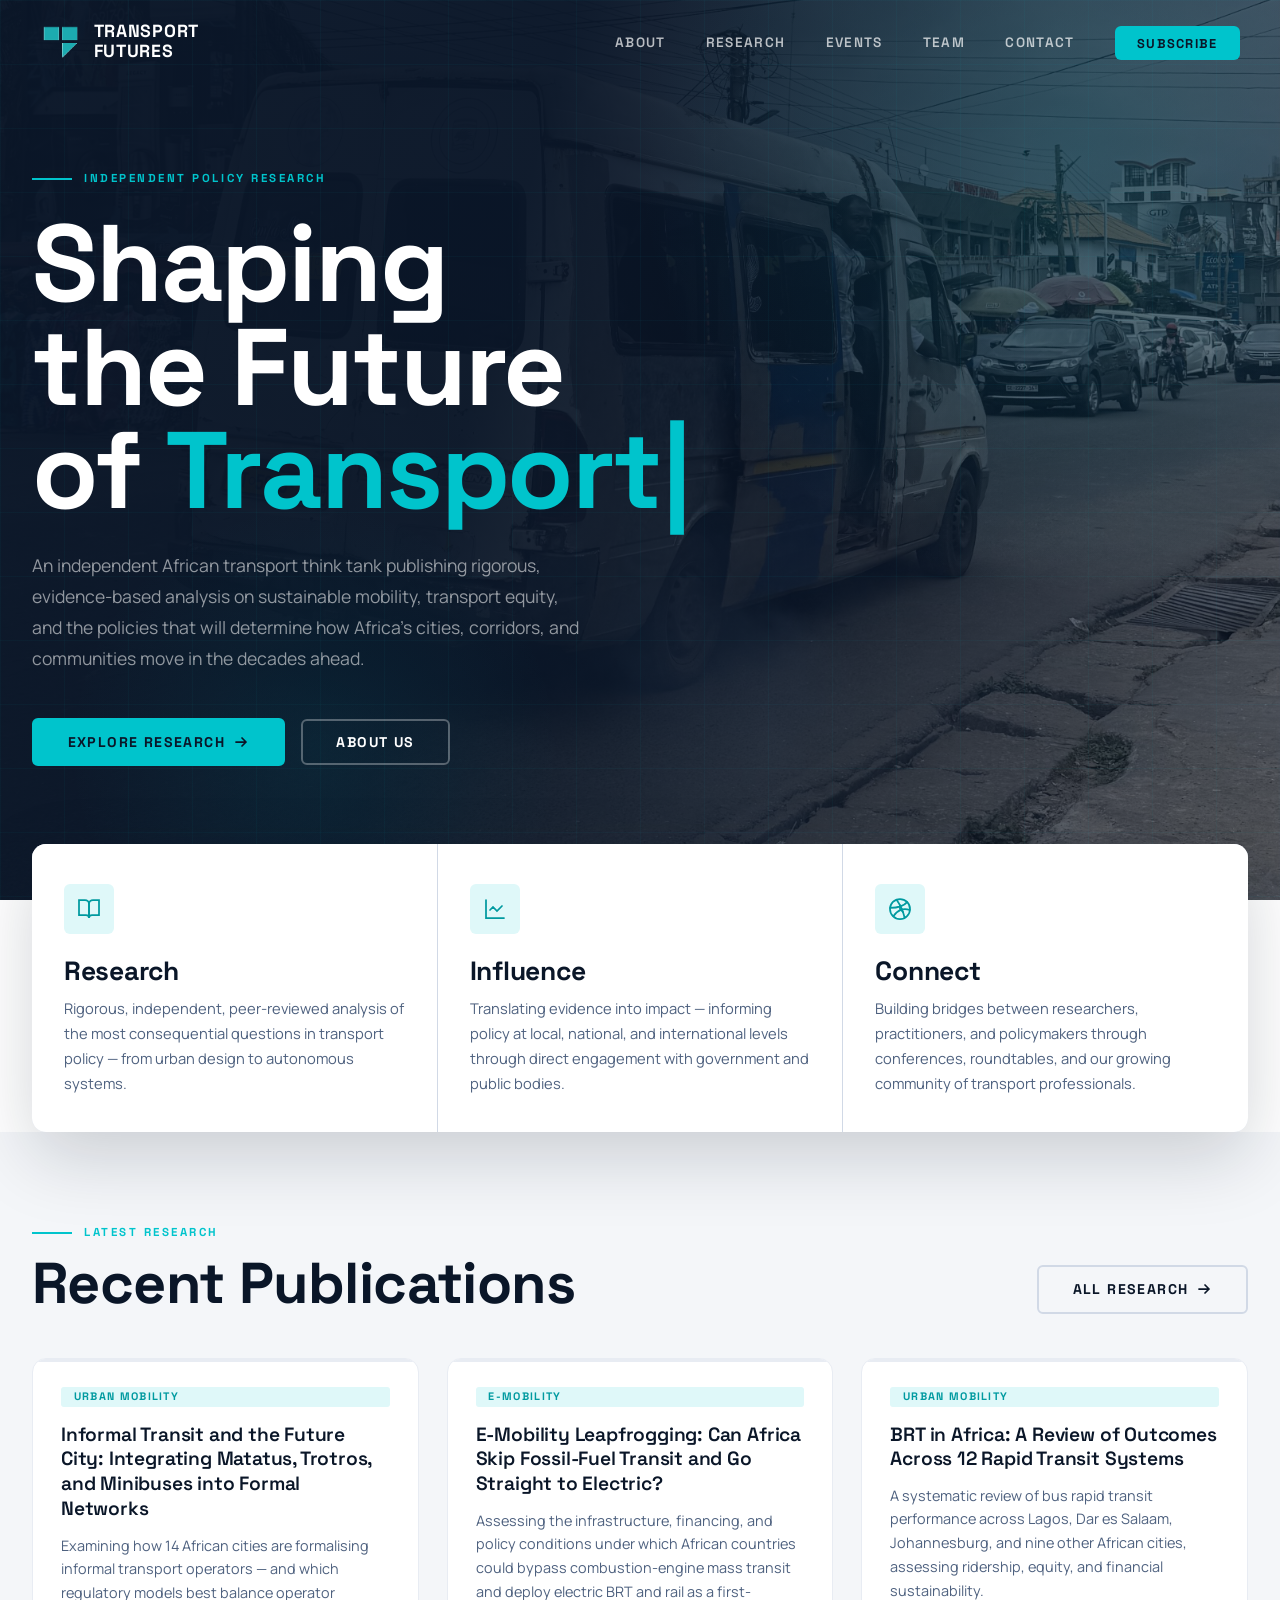
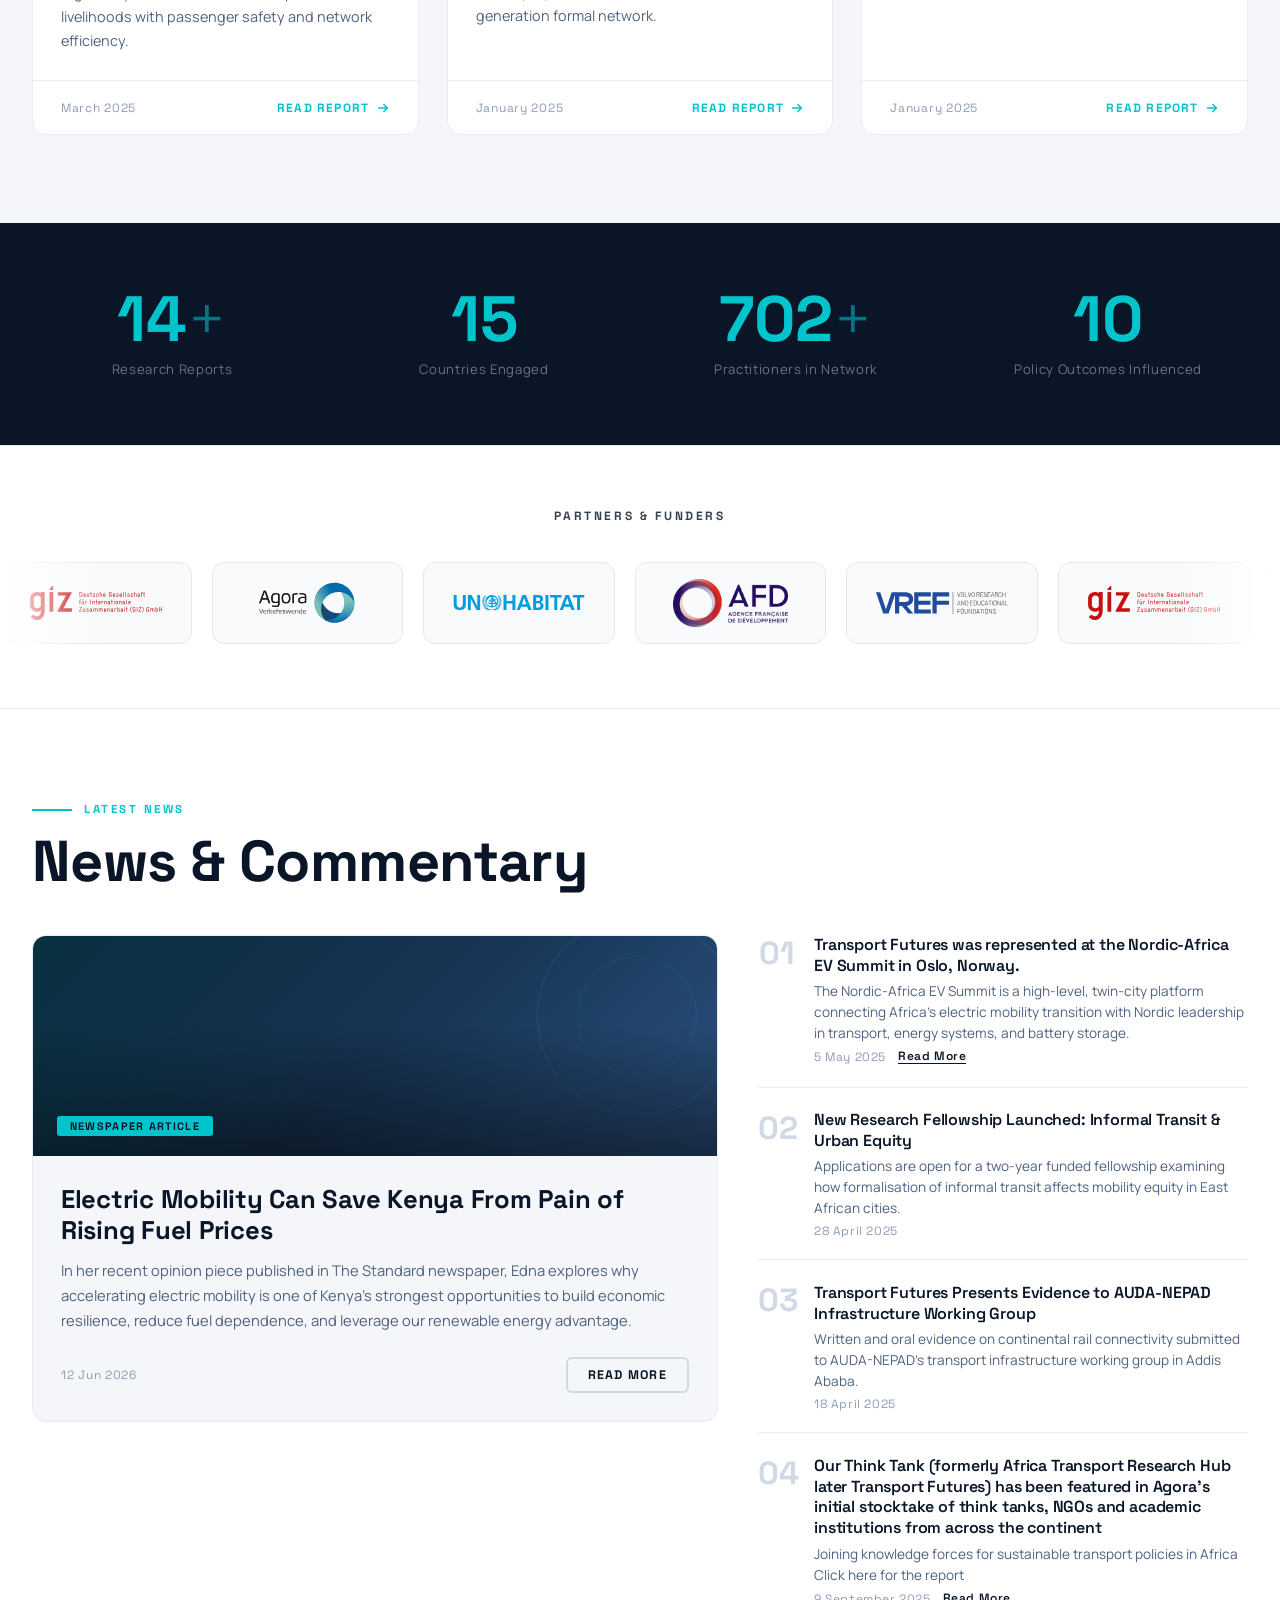
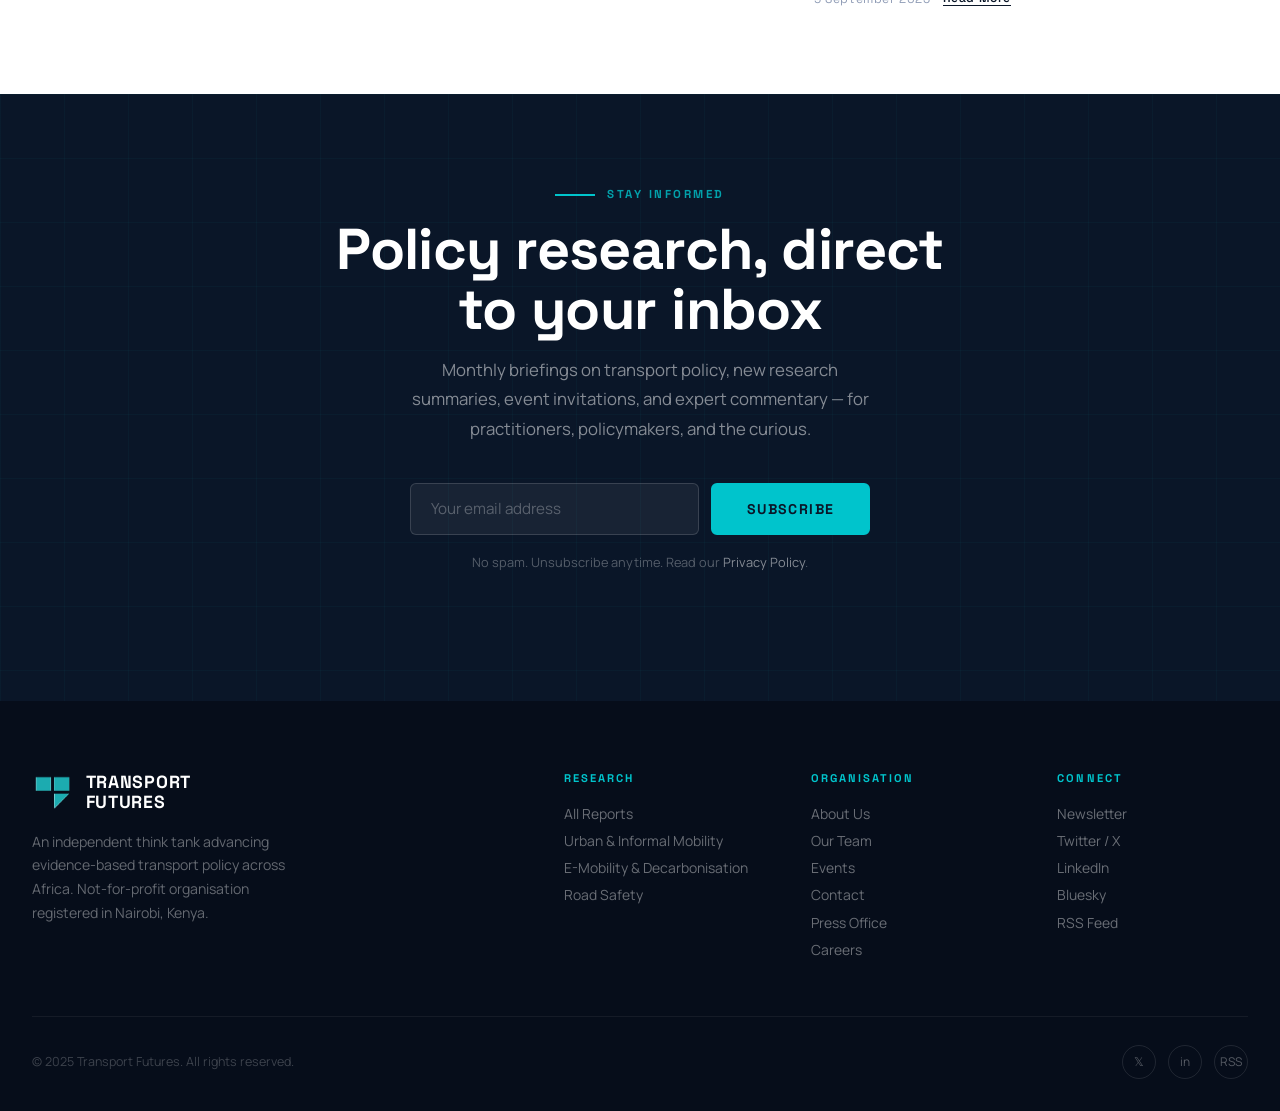
==== index.html @ 9d3e3515 "Drop "pan-" from "pan-African" in hero and About copy The homepage hero subtitle is CMS-rendered fro" ====
<!DOCTYPE html>
<html lang="en">
<head>
  <meta charset="UTF-8">
  <meta name="viewport" content="width=device-width, initial-scale=1.0">
  <title>Transport Futures — Shaping the Future of Transport</title>
  <meta name="description" content="An independent African transport think tank publishing evidence-based analysis on sustainable mobility, transport equity, and the policies shaping how Africa moves.">
  <link rel="stylesheet" href="css/styles.css">
  <style>
    /* home-specific overrides */
    .home-research { background: var(--c-grey-50); }
    .home-news     { background: var(--c-white); }
  </style>
</head>
<body>

<!-- ======= NAVIGATION ======= -->
<nav class="nav" id="mainNav">
  <a href="index.html" class="nav-logo">
    <img src="images/logo.png" alt="" class="nav-logo-mark">
    <div class="nav-logo-text">Transport<br>Futures</div>
  </a>
  <ul class="nav-links">
    <li><a href="about.html">About</a></li>
    <li><a href="research.html">Research</a></li>
    <li><a href="events.html">Events</a></li>
    <li><a href="team.html">Team</a></li>
    <li><a href="contact.html">Contact</a></li>
    <li><a href="#newsletter" class="nav-cta">Subscribe</a></li>
  </ul>
  <button class="nav-hamburger" id="hamburger" aria-label="Open menu">
    <span></span><span></span><span></span>
  </button>
</nav>
<div class="nav-mobile" id="mobileMenu">
  <button class="nav-mobile-close" id="mobileClose">&#x2715;</button>
  <a href="about.html">About</a>
  <a href="research.html">Research</a>
  <a href="events.html">Events</a>
  <a href="team.html">Team</a>
  <a href="contact.html">Contact</a>
  <a href="#newsletter" style="color:var(--c-teal)">Subscribe</a>
</div>

<!-- ======= HERO ======= -->
<section class="hero">
  <div class="hero-bg-grid"></div>
  <div class="hero-glow-1"></div>
  <div class="hero-glow-2"></div>

  <div class="hero-inner">
    <div class="hero-wrap">

      <!-- Left: text -->
      <div class="hero-text">
        <div class="hero-eyebrow">Independent Policy Research</div>
        <h1>
          Shaping<br>
          the Future<br>
          of <span class="accent"><span class="hero-word-rotate">Transport</span></span>
        </h1>
        <p class="hero-desc">
          An independent African transport think tank publishing rigorous, evidence-based analysis
          on sustainable mobility, transport equity, and the policies that will determine
          how Africa's cities, corridors, and communities move in the decades ahead.
        </p>
        <div class="hero-actions">
          <a href="research.html" class="btn btn-primary">
            Explore Research
            <svg width="16" height="16" viewBox="0 0 16 16" fill="none"><path d="M3 8h10M9 4l4 4-4 4" stroke="currentColor" stroke-width="1.75" stroke-linecap="round" stroke-linejoin="round"/></svg>
          </a>
          <a href="about.html" class="btn btn-outline">About Us</a>
        </div>
      </div>
    </div>
  </div>
</section>

<!-- ======= PILLARS ======= -->
<section class="pillars-section">
  <div class="pillars-inner">
    <div class="pillars-grid">

      <div class="pillar reveal">
        <div class="pillar-icon">
          <svg width="24" height="24" viewBox="0 0 24 24" fill="none" stroke="currentColor" stroke-width="1.75" stroke-linecap="round">
            <path d="M2 3h6a4 4 0 0 1 4 4v14a3 3 0 0 0-3-3H2z"/><path d="M22 3h-6a4 4 0 0 0-4 4v14a3 3 0 0 1 3-3h7z"/>
          </svg>
        </div>
        <h3>Research</h3>
        <p>Rigorous, independent, peer-reviewed analysis of the most consequential questions in transport policy — from urban design to autonomous systems.</p>
      </div>

      <div class="pillar reveal reveal-delay-1">
        <div class="pillar-icon">
          <svg width="24" height="24" viewBox="0 0 24 24" fill="none" stroke="currentColor" stroke-width="1.75" stroke-linecap="round">
            <path d="M3 3v18h18"/><path d="m19 9-5 5-4-4-3 3"/>
          </svg>
        </div>
        <h3>Influence</h3>
        <p>Translating evidence into impact — informing policy at local, national, and international levels through direct engagement with government and public bodies.</p>
      </div>

      <div class="pillar reveal reveal-delay-2">
        <div class="pillar-icon">
          <svg width="24" height="24" viewBox="0 0 24 24" fill="none" stroke="currentColor" stroke-width="1.75" stroke-linecap="round">
            <circle cx="12" cy="12" r="10"/><path d="M12 8v4l3 3"/><path d="M8.56 2.75c4.37 6.03 6.02 9.42 8.03 17.72m2.54-15.38c-3.72 4.35-8.94 5.66-16.88 5.85m19.5 1.9c-3.5-.93-6.63-.82-8.94 0-2.58.92-5.01 2.86-7.44 6.32"/>
          </svg>
        </div>
        <h3>Connect</h3>
        <p>Building bridges between researchers, practitioners, and policymakers through conferences, roundtables, and our growing community of transport professionals.</p>
      </div>

    </div>
  </div>
</section>

<!-- ======= FEATURED RESEARCH ======= -->
<section class="section home-research">
  <div class="section-header reveal">
    <div>
      <div class="label">Latest Research</div>
      <h2>Recent Publications</h2>
    </div>
    <a href="research.html" class="btn btn-ghost">All Research
      <svg width="16" height="16" viewBox="0 0 16 16" fill="none"><path d="M3 8h10M9 4l4 4-4 4" stroke="currentColor" stroke-width="1.75" stroke-linecap="round" stroke-linejoin="round"/></svg>
    </a>
  </div>

  <div class="research-grid-3" id="home-research-grid">
    <!-- Loaded by cms-render.js -->
  </div>
</section>

<!-- ======= STATS BAND ======= -->
<div class="stats-band">
  <div class="stats-band-inner">
    <div class="stats-band-item reveal">
      <div class="n"><span data-count="17">0</span><span class="u">+</span></div>
      <p>Research Reports</p>
    </div>
    <div class="stats-band-item reveal reveal-delay-1">
      <div class="n"><span data-count="18">0</span></div>
      <p>Countries Engaged</p>
    </div>
    <div class="stats-band-item reveal reveal-delay-2">
      <div class="n"><span data-count="800">0</span><span class="u">+</span></div>
      <p>Practitioners in Network</p>
    </div>
    <div class="stats-band-item reveal reveal-delay-3">
      <div class="n"><span data-count="12">0</span></div>
      <p>Policy Outcomes Influenced</p>
    </div>
  </div>
</div>

<!-- ======= PARTNERS TICKER ======= -->
<div class="partners-section">
  <div class="partners-eyebrow">Partners &amp; Funders</div>
  <div class="partners-track-wrap">
    <div class="partners-track">
      <!-- Set A — local brand logos. NOTE: the marquee animates by translateX(-50%),
           so Set A and Set B must stay identical. The 5 partners are repeated to fill the width. -->
      <div class="partner-chip"><img class="partner-logo" src="images/partners/giz.svg" alt="GIZ"></div>
      <div class="partner-chip"><img class="partner-logo" src="images/partners/agora.svg" alt="Agora Verkehrswende"></div>
      <div class="partner-chip"><img class="partner-logo" src="images/partners/unhabitat.svg" alt="UN-Habitat"></div>
      <div class="partner-chip"><img class="partner-logo" src="images/partners/afd.png" alt="Agence Française de Développement"></div>
      <div class="partner-chip"><img class="partner-logo" src="images/partners/vref.svg" alt="VREF — Volvo Research and Educational Foundations"></div>
      <div class="partner-chip"><img class="partner-logo" src="images/partners/giz.svg" alt="GIZ"></div>
      <div class="partner-chip"><img class="partner-logo" src="images/partners/agora.svg" alt="Agora Verkehrswende"></div>
      <div class="partner-chip"><img class="partner-logo" src="images/partners/unhabitat.svg" alt="UN-Habitat"></div>
      <div class="partner-chip"><img class="partner-logo" src="images/partners/afd.png" alt="Agence Française de Développement"></div>
      <div class="partner-chip"><img class="partner-logo" src="images/partners/vref.svg" alt="VREF — Volvo Research and Educational Foundations"></div>
      <!-- Set B — exact duplicate for seamless loop -->
      <div class="partner-chip"><img class="partner-logo" src="images/partners/giz.svg" alt="GIZ"></div>
      <div class="partner-chip"><img class="partner-logo" src="images/partners/agora.svg" alt="Agora Verkehrswende"></div>
      <div class="partner-chip"><img class="partner-logo" src="images/partners/unhabitat.svg" alt="UN-Habitat"></div>
      <div class="partner-chip"><img class="partner-logo" src="images/partners/afd.png" alt="Agence Française de Développement"></div>
      <div class="partner-chip"><img class="partner-logo" src="images/partners/vref.svg" alt="VREF — Volvo Research and Educational Foundations"></div>
      <div class="partner-chip"><img class="partner-logo" src="images/partners/giz.svg" alt="GIZ"></div>
      <div class="partner-chip"><img class="partner-logo" src="images/partners/agora.svg" alt="Agora Verkehrswende"></div>
      <div class="partner-chip"><img class="partner-logo" src="images/partners/unhabitat.svg" alt="UN-Habitat"></div>
      <div class="partner-chip"><img class="partner-logo" src="images/partners/afd.png" alt="Agence Française de Développement"></div>
      <div class="partner-chip"><img class="partner-logo" src="images/partners/vref.svg" alt="VREF — Volvo Research and Educational Foundations"></div>
    </div>
  </div>
</div>

<!-- ======= NEWS ======= -->
<section class="section home-news">
  <div class="section-header reveal">
    <div>
      <div class="label">Latest News</div>
      <h2>News &amp; Commentary</h2>
    </div>
  </div>

  <div class="news-grid">
    <div class="news-featured reveal" id="home-news-featured">
      <!-- Loaded by cms-render.js -->
    </div>
    <div class="news-list" id="home-news-list">
      <!-- Loaded by cms-render.js -->
    </div>
  </div>
</section>

<!-- ======= NEWSLETTER ======= -->
<section class="newsletter-section" id="newsletter">
  <div class="newsletter-inner">
    <div class="label label-dark reveal" style="justify-content:center;margin-bottom:1.25rem">Stay Informed</div>
    <h2 class="reveal" style="color:var(--c-white)">Policy research, direct<br>to your inbox</h2>
    <p class="reveal reveal-delay-1">
      Monthly briefings on transport policy, new research summaries, event invitations,
      and expert commentary — for practitioners, policymakers, and the curious.
    </p>
    <form class="newsletter-form reveal reveal-delay-2">
      <input type="email" placeholder="Your email address" required aria-label="Email address">
      <button type="submit" class="btn btn-primary">Subscribe</button>
    </form>
    <p class="reveal reveal-delay-3" style="font-size:.8rem;margin-top:1rem;color:rgba(255,255,255,.3)">
      No spam. Unsubscribe anytime. Read our <a href="#" style="color:rgba(255,255,255,.5)">Privacy Policy</a>.
    </p>
  </div>
</section>

<!-- ======= FOOTER ======= -->
<footer class="footer">
  <div class="footer-grid">
    <div class="footer-brand">
      <a href="index.html" class="nav-logo">
        <img src="images/logo.png" alt="" class="nav-logo-mark">
        <div class="nav-logo-text">Transport<br>Futures</div>
      </a>
      <p>An independent think tank advancing evidence-based transport policy across Africa. Not-for-profit organisation registered in Nairobi, Kenya.</p>
    </div>
    <div class="footer-col">
      <h5>Research</h5>
      <ul>
        <li><a href="research.html">All Reports</a></li>
        <li><a href="research.html">Urban &amp; Informal Mobility</a></li>
        <li><a href="research.html">E-Mobility &amp; Decarbonisation</a></li>
        <li><a href="research.html">Road Safety</a></li>
      </ul>
    </div>
    <div class="footer-col">
      <h5>Organisation</h5>
      <ul>
        <li><a href="about.html">About Us</a></li>
        <li><a href="team.html">Our Team</a></li>
        <li><a href="events.html">Events</a></li>
        <li><a href="contact.html">Contact</a></li>
        <li><a href="#">Press Office</a></li>
        <li><a href="#">Careers</a></li>
      </ul>
    </div>
    <div class="footer-col">
      <h5>Connect</h5>
      <ul>
        <li><a href="#newsletter">Newsletter</a></li>
        <li><a href="#">Twitter / X</a></li>
        <li><a href="https://www.linkedin.com/company/transport-futures-africa/" target="_blank" rel="noopener">LinkedIn</a></li>
        <li><a href="#">Bluesky</a></li>
        <li><a href="#">RSS Feed</a></li>
      </ul>
    </div>
  </div>
  <div class="footer-bottom">
    <p>© 2025 Transport Futures. All rights reserved.</p>
    <div class="footer-social">
      <a href="#" aria-label="Twitter">&#120143;</a>
      <a href="https://www.linkedin.com/company/transport-futures-africa/" target="_blank" rel="noopener" aria-label="LinkedIn">in</a>
      <a href="#" aria-label="RSS">RSS</a>
    </div>
  </div>
</footer>

<script src="js/main.js"></script>
<script src="js/font-switcher.js"></script>
<script src="js/cms-render.js"></script>
<script src="https://identity.netlify.com/v1/netlify-identity-widget.js"></script>
<script>
  if (window.netlifyIdentity) {
    window.netlifyIdentity.on('init', user => {
      if (!user) {
        window.netlifyIdentity.on('login', () => {
          document.location.href = '/admin/';
        });
      }
    });
  }
</script>
</body>
</html>
---- css/styles.css ----
/* =========================================================
   TRANSPORT FUTURES — Shared Stylesheet
   Fonts: Space Grotesk (display) + Manrope (body)
   ========================================================= */

@import url('https://fonts.googleapis.com/css2?family=Space+Grotesk:wght@300;400;600;700&family=Manrope:wght@300;400;500;600&display=swap');

/* ---- DESIGN TOKENS ---- */
:root {
  --c-navy:      #0A1628;
  --c-navy-700:  #112240;
  --c-navy-600:  #1a3a5c;
  --c-navy-500:  #2d5282;
  --c-teal:      #00C4CC;
  --c-teal-700:  #009AA0;
  --c-teal-100:  #dff8f9;
  --c-white:     #FFFFFF;
  --c-grey-50:   #F4F6F9;
  --c-grey-100:  #E8ECF3;
  --c-grey-200:  #D1D9E6;
  --c-grey-400:  #8E9BB5;
  --c-grey-600:  #4E617F;
  --c-grey-700:  #3D4F6B;
  --c-ink:       #0e1c33;

  --font-display: 'Space Grotesk', sans-serif;
  --font-body:    'Manrope', sans-serif;

  --max-w:    1280px;
  --r:        6px;
  --r-lg:     14px;

  --shadow-sm: 0 2px 8px  rgba(10,22,40,.07);
  --shadow-md: 0 8px 32px rgba(10,22,40,.12);
  --shadow-lg: 0 24px 72px rgba(10,22,40,.18);

  --ease: cubic-bezier(.25,.46,.45,.94);
  --t:    all .3s var(--ease);
}

/* ---- RESET ---- */
*, *::before, *::after { box-sizing: border-box; margin: 0; padding: 0; }
html { scroll-behavior: smooth; }
body {
  font-family: var(--font-body);
  color: var(--c-navy);
  background: var(--c-white);
  -webkit-font-smoothing: antialiased;
  overflow-x: hidden;
  line-height: 1;
}
img { display: block; max-width: 100%; }
button { cursor: pointer; font-family: inherit; }

/* ---- TYPOGRAPHY ---- */
h1, h2, h3, h4, h5 {
  font-family: var(--font-display);
  line-height: 1.03;
  font-weight: 700;
  letter-spacing: -.01em;
}
h1 { font-size: clamp(3.2rem, 8.5vw, 7.5rem); font-weight: 800; }
h2 { font-size: clamp(2rem,  4.5vw, 3.75rem); }
h3 { font-size: clamp(1.4rem, 2.5vw, 2.2rem); }
h4 { font-size: 1.3rem; font-weight: 600; }
h5 { font-size: .78rem; font-weight: 700; letter-spacing: .15em; text-transform: uppercase; }

p {
  font-family: var(--font-body);
  line-height: 1.75;
  color: var(--c-grey-600);
  font-size: 1.05rem;
}
a { color: var(--c-teal); text-decoration: none; transition: var(--t); }

/* ---- LAYOUT ---- */
.container  { max-width: var(--max-w); margin: 0 auto; padding: 0 2rem; }
.section    { padding: 5.5rem 2rem; }
.section-sm { padding: 3.5rem 2rem; }

/* ---- LABEL ---- */
.label {
  display: inline-flex;
  align-items: center;
  gap: .75rem;
  font-family: var(--font-display);
  font-size: .72rem;
  font-weight: 700;
  letter-spacing: .22em;
  text-transform: uppercase;
  color: var(--c-teal);
  margin-bottom: 1rem;
}
.label::before {
  content: '';
  display: block;
  width: 2.5rem;
  height: 2px;
  background: var(--c-teal);
  flex-shrink: 0;
}
.label-dark { color: rgba(0,196,204,.8); }

/* ---- BUTTONS ---- */
.btn {
  display: inline-flex;
  align-items: center;
  gap: .5rem;
  font-family: var(--font-display);
  font-weight: 700;
  font-size: .88rem;
  letter-spacing: .1em;
  text-transform: uppercase;
  padding: .9rem 2.1rem;
  border-radius: var(--r);
  border: 2px solid transparent;
  transition: var(--t);
  white-space: nowrap;
}
.btn-primary {
  background: var(--c-teal);
  color: var(--c-navy);
  border-color: var(--c-teal);
}
.btn-primary:hover {
  background: #1dd6de;
  border-color: #1dd6de;
  transform: translateY(-2px);
  box-shadow: 0 8px 24px rgba(0,196,204,.3);
  color: var(--c-navy);
}
.btn-outline {
  background: transparent;
  color: var(--c-white);
  border-color: rgba(255,255,255,.3);
}
.btn-outline:hover {
  border-color: var(--c-teal);
  color: var(--c-teal);
}
.btn-ghost {
  background: transparent;
  color: var(--c-navy);
  border-color: var(--c-grey-200);
}
.btn-ghost:hover {
  background: var(--c-navy);
  border-color: var(--c-navy);
  color: var(--c-white);
}

/* ---- NAVIGATION ---- */
.nav {
  position: fixed; top: 0; left: 0; right: 0;
  z-index: 900;
  display: flex;
  align-items: center;
  justify-content: space-between;
  padding: 1.4rem 2.5rem;
  transition: background .35s var(--ease), padding .35s var(--ease), box-shadow .35s var(--ease);
}
.nav.scrolled {
  background: rgba(10,22,40,.97);
  backdrop-filter: blur(16px);
  -webkit-backdrop-filter: blur(16px);
  padding: .9rem 2.5rem;
  box-shadow: 0 4px 30px rgba(0,0,0,.3);
}

/* Logo */
.nav-logo { display: flex; align-items: center; gap: .75rem; text-decoration: none; }
.nav-logo-mark {
  height: 2.4rem;
  width: auto;
  flex-shrink: 0;
  display: block;
}
.nav-logo-text {
  font-family: var(--font-display);
  font-weight: 800;
  font-size: 1.1rem;
  letter-spacing: .04em;
  text-transform: uppercase;
  color: var(--c-white);
  line-height: 1.1;
}

/* Links */
.nav-links { display: flex; align-items: center; gap: 2.5rem; list-style: none; }
.nav-links a {
  font-family: var(--font-display);
  font-size: .85rem;
  font-weight: 600;
  letter-spacing: .1em;
  text-transform: uppercase;
  color: rgba(255,255,255,.7);
  position: relative;
}
.nav-links a::after {
  content: '';
  position: absolute;
  bottom: -5px; left: 0;
  width: 0; height: 2px;
  background: var(--c-teal);
  transition: width .3s var(--ease);
}
.nav-links a:hover, .nav-links a.active  { color: var(--c-white); }
.nav-links a:hover::after, .nav-links a.active::after { width: 100%; }

.nav-cta {
  background: var(--c-teal) !important;
  color: var(--c-navy) !important;
  padding: .55rem 1.4rem;
  border-radius: var(--r);
  font-size: .8rem !important;
  font-weight: 700 !important;
}
.nav-cta:hover { background: #1dd6de !important; color: var(--c-navy) !important; }
.nav-cta::after { display: none !important; }

/* Hamburger */
.nav-hamburger {
  display: none;
  background: none;
  border: none;
  flex-direction: column;
  gap: 5px;
  padding: 4px;
}
.nav-hamburger span { display: block; width: 22px; height: 2px; background: var(--c-white); transition: var(--t); }

/* Mobile Menu */
.nav-mobile {
  display: none;
  position: fixed; inset: 0; z-index: 950;
  background: var(--c-navy);
  flex-direction: column;
  align-items: center;
  justify-content: center;
  gap: 2.25rem;
}
.nav-mobile.open { display: flex; }
.nav-mobile a {
  font-family: var(--font-display);
  font-size: 2.4rem;
  font-weight: 700;
  text-transform: uppercase;
  color: var(--c-white);
  letter-spacing: .04em;
}
.nav-mobile a:hover { color: var(--c-teal); }
.nav-mobile-close {
  position: absolute;
  top: 1.5rem; right: 2rem;
  background: none; border: none;
  color: rgba(255,255,255,.55);
  font-size: 2rem;
  line-height: 1;
  padding: .25rem;
}

/* ========== HERO (HOME) ========== */
.hero {
  background:
    linear-gradient(105deg, rgba(10,22,40,0.97) 38%, rgba(10,22,40,0.72) 70%, rgba(10,22,40,0.55) 100%),
    url('../images/hero-bg.jpg') center 40% / cover no-repeat;
  min-height: 100vh;
  display: flex;
  align-items: center;
  position: relative;
  overflow: hidden;
}
.hero-bg-grid {
  position: absolute; inset: 0;
  background-image:
    linear-gradient(rgba(0,196,204,.04) 1px, transparent 1px),
    linear-gradient(90deg, rgba(0,196,204,.04) 1px, transparent 1px);
  background-size: 64px 64px;
}
.hero-glow-1 {
  position: absolute;
  width: 900px; height: 900px;
  border-radius: 50%;
  background: radial-gradient(circle, rgba(0,196,204,.12) 0%, transparent 70%);
  top: -300px; right: -250px;
  pointer-events: none;
}
.hero-glow-2 {
  position: absolute;
  width: 500px; height: 500px;
  border-radius: 50%;
  background: radial-gradient(circle, rgba(0,196,204,.07) 0%, transparent 70%);
  bottom: -100px; left: 5%;
  pointer-events: none;
}
.hero-inner {
  position: relative; z-index: 1;
  width: 100%;
  padding: 9rem 2rem 7rem;
}
.hero-wrap {
  max-width: var(--max-w);
  margin: 0 auto;
  display: grid;
  grid-template-columns: 1fr;
  gap: 5rem;
  align-items: center;
}
.hero-eyebrow {
  display: inline-flex;
  align-items: center;
  gap: .75rem;
  font-family: var(--font-display);
  font-size: .72rem;
  font-weight: 700;
  letter-spacing: .22em;
  text-transform: uppercase;
  color: var(--c-teal);
  margin-bottom: 1.75rem;
}
.hero-eyebrow::before {
  content: '';
  display: block;
  width: 2.5rem; height: 2px;
  background: var(--c-teal);
}
.hero h1 {
  color: var(--c-white);
  font-size: clamp(3.5rem, 8.5vw, 7rem);
  line-height: .95;
  font-weight: 800;
  margin-bottom: 1.75rem;
  letter-spacing: -.02em;
}
.hero h1 .accent { color: var(--c-teal); }
.hero-word-rotate { display: inline-block; }
.hero-word-rotate::after {
  content: '|';
  color: var(--c-teal);
  margin-left: 2px;
  animation: cursorBlink .65s step-end infinite;
}
@keyframes cursorBlink {
  0%, 100% { opacity: 1; }
  50%       { opacity: 0; }
}
.hero-desc {
  font-size: 1.1rem;
  color: rgba(255,255,255,.55);
  max-width: 560px;
  margin-bottom: 2.75rem;
  line-height: 1.75;
}
.hero-actions { display: flex; gap: 1rem; flex-wrap: wrap; align-items: center; }

/* ========== PILLARS ========== */
.pillars-section {
  padding: 0 2rem;
  position: relative;
  z-index: 2;
  margin-top: -3.5rem;
}
.pillars-inner {
  max-width: var(--max-w);
  margin: 0 auto;
}
.pillars-grid {
  display: grid;
  grid-template-columns: repeat(3, 1fr);
  background: var(--c-grey-200);
  border-radius: var(--r-lg);
  overflow: hidden;
  gap: 1px;
  box-shadow: var(--shadow-lg);
}
.pillar {
  background: var(--c-white);
  padding: 2.5rem 2rem 2.25rem;
  transition: var(--t);
  position: relative;
}
.pillar:hover { background: var(--c-navy); }
.pillar:hover h3, .pillar:hover p { color: rgba(255,255,255,.8); }
.pillar:hover .pillar-icon { background: rgba(0,196,204,.15); color: var(--c-teal); }
.pillar-icon {
  width: 50px; height: 50px;
  background: var(--c-teal-100);
  border-radius: var(--r);
  display: flex;
  align-items: center;
  justify-content: center;
  margin-bottom: 1.5rem;
  color: var(--c-teal-700);
  transition: var(--t);
}
.pillar h3 { font-size: 1.65rem; margin-bottom: .65rem; transition: color var(--t); }
.pillar p  { font-size: .92rem; line-height: 1.7; transition: color var(--t); }

/* ========== FEATURED RESEARCH ========== */
.section-header { max-width: var(--max-w); margin: 0 auto 2.75rem; display: flex; justify-content: space-between; align-items: flex-end; flex-wrap: wrap; gap: 1rem; }
.section-header h2 { margin: 0; }

.research-grid-3 {
  max-width: var(--max-w);
  margin: 0 auto;
  display: grid;
  grid-template-columns: repeat(3, 1fr);
  gap: 1.75rem;
}
.r-card {
  background: var(--c-white);
  border: 1px solid var(--c-grey-100);
  border-radius: var(--r-lg);
  overflow: hidden;
  display: flex;
  flex-direction: column;
  transition: var(--t);
  position: relative;
}
.r-card::before {
  content: '';
  position: absolute;
  top: 0; left: 0; right: 0;
  height: 3px;
  background: var(--c-grey-100);
  transition: background .3s ease;
}
.r-card:hover { transform: translateY(-7px); box-shadow: var(--shadow-lg); }
.r-card:hover::before { background: var(--c-teal); }
.r-card-body { padding: 1.75rem; flex: 1; display: flex; flex-direction: column; }
.r-card-tag {
  display: inline-block;
  font-family: var(--font-display);
  font-size: .68rem;
  font-weight: 700;
  letter-spacing: .12em;
  text-transform: uppercase;
  padding: .28rem .8rem;
  border-radius: 3px;
  background: var(--c-teal-100);
  color: var(--c-teal-700);
  margin-bottom: 1rem;
}
.r-card h4 { font-size: 1.2rem; margin-bottom: .7rem; color: var(--c-navy); line-height: 1.3; }
.r-card p  { font-size: .9rem; color: var(--c-grey-600); line-height: 1.65; flex: 1; }
.r-card-footer {
  padding: 1.2rem 1.75rem;
  border-top: 1px solid var(--c-grey-100);
  display: flex;
  justify-content: space-between;
  align-items: center;
}
.r-card-date {
  font-family: var(--font-display);
  font-size: .75rem;
  color: var(--c-grey-400);
  letter-spacing: .06em;
}
.r-card-link {
  font-family: var(--font-display);
  font-size: .75rem;
  font-weight: 700;
  letter-spacing: .1em;
  text-transform: uppercase;
  color: var(--c-teal);
  display: flex;
  align-items: center;
  gap: .4rem;
}
.r-card-link svg { transition: transform .3s ease; }
.r-card-link:hover svg { transform: translateX(4px); }

/* ========== STATS BAND ========== */
.stats-band {
  background: var(--c-navy);
  padding: 4rem 2rem;
}
.stats-band-inner {
  max-width: var(--max-w);
  margin: 0 auto;
  display: grid;
  grid-template-columns: repeat(4, 1fr);
  gap: 2rem;
  text-align: center;
}
.stats-band-item .n {
  font-family: var(--font-display);
  font-size: clamp(2.5rem, 5vw, 4rem);
  font-weight: 800;
  color: var(--c-teal);
  line-height: 1;
}
.stats-band-item .u { color: rgba(0,196,204,.55); font-weight: 300; }
.stats-band-item p { font-size: .82rem; color: rgba(255,255,255,.4); margin-top: .45rem; letter-spacing: .05em; }

/* ========== PARTNERS TICKER ========== */
.partners-section {
  background: #ffffff;
  padding: 4rem 0;
  overflow: hidden;
  border-top: 1px solid #e5e7eb;
  border-bottom: 1px solid #e5e7eb;
}
.partners-eyebrow {
  text-align: center;
  font-family: var(--font-display);
  font-size: .75rem;
  font-weight: 700;
  letter-spacing: .22em;
  text-transform: uppercase;
  color: #374151;
  margin-bottom: 2.5rem;
  padding: 0 2rem;
}
.partners-track-wrap {
  position: relative;
  overflow: hidden;
  -webkit-mask: linear-gradient(90deg, transparent 0%, #fff 8%, #fff 92%, transparent 100%);
  mask: linear-gradient(90deg, transparent 0%, #fff 8%, #fff 92%, transparent 100%);
}
.partners-track {
  display: flex;
  align-items: center;
  gap: 1.25rem;
  width: max-content;
  will-change: transform;
  animation: partnerScroll 40s linear infinite;
}
.partners-track:hover { animation-play-state: paused; }
@keyframes partnerScroll {
  from { transform: translateX(0); }
  to   { transform: translateX(-50%); }
}
.partner-chip {
  display: flex;
  flex-direction: column;
  align-items: center;
  gap: .5rem;
  padding: 1rem 1.8rem;
  min-width: 120px;
  border: 1px solid #e5e7eb;
  border-radius: 12px;
  background: #f9fafb;
  white-space: nowrap;
  flex-shrink: 0;
  transition: border-color .35s, background .35s, box-shadow .35s;
}
.partner-chip:hover {
  border-color: rgba(0,196,204,.5);
  background: rgba(0,196,204,.05);
  box-shadow: 0 4px 16px rgba(0,196,204,.1);
}
.partner-logo {
  width: 132px;
  height: 48px;
  object-fit: contain;
}
.partner-logo-fallback {
  display: none;
  width: 64px;
  height: 36px;
  border-radius: 6px;
  align-items: center;
  justify-content: center;
  font-size: .65rem;
  font-weight: 700;
  color: #fff;
  letter-spacing: .05em;
}
.partner-chip-name {
  font-family: var(--font-display);
  font-size: .75rem;
  font-weight: 600;
  color: #374151;
  letter-spacing: .03em;
  transition: color .35s;
}
.partner-chip:hover .partner-chip-name { color: #111827; }
.dot-wb         { background: #1a73e8; }
.dot-afdb       { background: #0077b6; }
.dot-unhabitat  { background: #009edb; }
.dot-nepad      { background: #00853f; }
.dot-giz        { background: #009a44; }
.dot-fia        { background: #e63946; }
.dot-c40        { background: #00b4d8; }
.dot-bloomberg  { background: #0e4a86; }
.dot-itf        { background: #2d6a4f; }
.dot-afd        { background: #003189; }
.dot-ford       { background: #f4a261; }
.dot-slocat     { background: #2a9d8f; }

/* ========== NEWS ========== */
.news-grid {
  max-width: var(--max-w);
  margin: 0 auto;
  display: grid;
  grid-template-columns: 1.4fr 1fr;
  gap: 2.5rem;
  align-items: start;
}
.news-featured {
  border-radius: var(--r-lg);
  overflow: hidden;
  background: var(--c-grey-50);
  display: flex;
  flex-direction: column;
  transition: var(--t);
  border: 1px solid var(--c-grey-100);
}
.news-featured:hover { box-shadow: var(--shadow-md); }
.news-img {
  height: 220px;
  background: linear-gradient(135deg, #0A1628 0%, #1a3a5c 60%, #2d5282 100%);
  position: relative;
  display: flex;
  align-items: flex-end;
  padding: 1.25rem 1.5rem;
  overflow: hidden;
}
.news-img::after {
  content: '';
  position: absolute; inset: 0;
  background:
    linear-gradient(135deg, rgba(0,196,204,.15) 0%, transparent 50%),
    linear-gradient(rgba(0,0,0,0) 40%, rgba(0,0,0,.5) 100%);
}
.news-img-tag {
  position: relative; z-index: 1;
  font-family: var(--font-display);
  font-size: .68rem; font-weight: 700; letter-spacing: .12em; text-transform: uppercase;
  color: var(--c-navy);
  background: var(--c-teal);
  padding: .28rem .8rem;
  border-radius: 3px;
}
.news-img-deco {
  position: absolute;
  right: -20px; top: -20px;
  width: 200px; height: 200px;
  border: 1px solid rgba(0,196,204,.15);
  border-radius: 50%;
}
.news-img-deco2 {
  position: absolute;
  right: 20px; top: 20px;
  width: 120px; height: 120px;
  border: 1px solid rgba(0,196,204,.08);
  border-radius: 50%;
}
.news-featured-body { padding: 1.75rem; flex: 1; display: flex; flex-direction: column; }
.news-featured-body h3 { font-size: 1.6rem; margin-bottom: .8rem; color: var(--c-navy); line-height: 1.2; }
.news-featured-body p { font-size: .92rem; line-height: 1.7; flex: 1; }
.news-featured-foot { margin-top: 1.5rem; display: flex; justify-content: space-between; align-items: center; }
.news-date {
  font-family: var(--font-display);
  font-size: .75rem;
  color: var(--c-grey-400);
  letter-spacing: .06em;
}

.news-list { display: flex; flex-direction: column; }
.news-item {
  padding: 1.4rem 0;
  border-bottom: 1px solid var(--c-grey-100);
  display: flex;
  gap: 1.25rem;
  transition: var(--t);
}
.news-item:first-child { padding-top: 0; }
.news-item:last-child  { border-bottom: none; padding-bottom: 0; }
.news-item:hover { opacity: .75; }
.news-item-n {
  font-family: var(--font-display);
  font-size: 2rem; font-weight: 800;
  color: var(--c-grey-200);
  line-height: 1;
  flex-shrink: 0;
  width: 2.25rem;
  text-align: right;
  padding-top: .1rem;
}
.news-item-body h4 { font-size: 1rem; color: var(--c-navy); margin-bottom: .3rem; line-height: 1.3; }
.news-item-body p  { font-size: .85rem; color: var(--c-grey-600); line-height: 1.55; }
.news-item-date    { font-size: .75rem; color: var(--c-grey-400); margin-top: .35rem; font-family: var(--font-display); letter-spacing: .05em; display: flex; align-items: center; gap: .75rem; flex-wrap: wrap; }
.news-item-link    { color: var(--c-navy); font-weight: 600; text-decoration: none; border-bottom: 1px solid currentColor; padding-bottom: 1px; }
.news-item-link:hover { color: var(--c-grey-600); }

/* ========== NEWSLETTER ========== */
.newsletter-section {
  background: var(--c-navy);
  padding: 5.5rem 2rem;
  position: relative;
  overflow: hidden;
}
.newsletter-section::before {
  content: '';
  position: absolute; inset: 0;
  background-image:
    linear-gradient(rgba(0,196,204,.04) 1px, transparent 1px),
    linear-gradient(90deg, rgba(0,196,204,.04) 1px, transparent 1px);
  background-size: 64px 64px;
}
.newsletter-inner {
  max-width: 660px;
  margin: 0 auto;
  text-align: center;
  position: relative; z-index: 1;
}
.newsletter-inner h2 { color: var(--c-white); margin-bottom: 1rem; }
.newsletter-inner > p  { color: rgba(255,255,255,.5); margin-bottom: 2.5rem; max-width: 480px; margin-left: auto; margin-right: auto; }
.newsletter-form { display: flex; gap: .75rem; max-width: 460px; margin: 0 auto; }
.newsletter-form input {
  flex: 1;
  padding: .9rem 1.25rem;
  background: rgba(255,255,255,.06);
  border: 1px solid rgba(255,255,255,.14);
  border-radius: var(--r);
  color: var(--c-white);
  font-family: var(--font-body);
  font-size: .95rem;
  outline: none;
  transition: var(--t);
}
.newsletter-form input::placeholder { color: rgba(255,255,255,.28); }
.newsletter-form input:focus { border-color: var(--c-teal); background: rgba(255,255,255,.1); }

/* ========== FOOTER ========== */
.footer {
  background: #060d1a;
  color: var(--c-white);
  padding: 4.5rem 2rem 2rem;
}
.footer-grid {
  max-width: var(--max-w);
  margin: 0 auto;
  display: grid;
  grid-template-columns: 2.5fr 1fr 1fr 1fr;
  gap: 3.5rem;
  padding-bottom: 3rem;
  border-bottom: 1px solid rgba(255,255,255,.06);
}
.footer-brand .nav-logo  { margin-bottom: 1.1rem; }
.footer-brand > p { color: rgba(255,255,255,.38); font-size: .88rem; line-height: 1.7; max-width: 280px; }
.footer-col h5 {
  font-family: var(--font-display);
  font-size: .7rem; font-weight: 700; letter-spacing: .18em; text-transform: uppercase;
  color: var(--c-teal);
  margin-bottom: 1.25rem;
}
.footer-col ul { list-style: none; }
.footer-col li { margin-bottom: .7rem; }
.footer-col a { color: rgba(255,255,255,.4); font-size: .87rem; transition: var(--t); }
.footer-col a:hover { color: var(--c-white); }
.footer-bottom {
  max-width: var(--max-w);
  margin: 1.75rem auto 0;
  display: flex;
  justify-content: space-between;
  align-items: center;
  gap: 1rem;
}
.footer-bottom p { color: rgba(255,255,255,.22); font-size: .78rem; }
.footer-social { display: flex; gap: .75rem; }
.footer-social a {
  width: 34px; height: 34px;
  border: 1px solid rgba(255,255,255,.1);
  border-radius: 50%;
  display: flex; align-items: center; justify-content: center;
  color: rgba(255,255,255,.32);
  font-size: .75rem;
  transition: var(--t);
}
.footer-social a:hover { border-color: var(--c-teal); color: var(--c-teal); }

/* ========== PAGE HERO (non-home) ========== */
.page-hero {
  background: var(--c-navy);
  padding: 9rem 2rem 5rem;
  position: relative;
  overflow: hidden;
}
.page-hero-bg {
  position: absolute; inset: 0;
  background-image:
    linear-gradient(rgba(0,196,204,.05) 1px, transparent 1px),
    linear-gradient(90deg, rgba(0,196,204,.05) 1px, transparent 1px);
  background-size: 64px 64px;
}
.page-hero-glow {
  position: absolute;
  width: 600px; height: 600px;
  border-radius: 50%;
  background: radial-gradient(circle, rgba(0,196,204,.1) 0%, transparent 70%);
  top: -100px; right: 0;
  pointer-events: none;
}
.page-hero-content {
  max-width: var(--max-w);
  margin: 0 auto;
  position: relative; z-index: 1;
}
.page-hero h1 { color: var(--c-white); font-size: clamp(2.5rem,6vw,5rem); margin-bottom: 1rem; }
.page-hero .hero-sub { color: rgba(255,255,255,.5); font-size: 1.1rem; max-width: 540px; line-height: 1.75; }

/* ========== ABOUT PAGE ========== */
.about-lead {
  font-size: clamp(1.1rem, 2vw, 1.4rem);
  font-weight: 500;
  color: var(--c-navy);
  line-height: 1.65;
  border-left: 4px solid var(--c-teal);
  padding-left: 1.75rem;
  margin-bottom: 2.5rem;
}
.about-content-grid {
  max-width: var(--max-w);
  margin: 0 auto;
  display: grid;
  grid-template-columns: 1fr 1fr;
  gap: 6rem;
  align-items: center;
}
.about-visual {
  background: linear-gradient(135deg, var(--c-navy) 0%, var(--c-navy-600) 100%);
  border-radius: var(--r-lg);
  aspect-ratio: 4/3;
  position: relative;
  overflow: hidden;
  display: flex;
  align-items: center;
  justify-content: center;
}
.about-visual-inner {
  display: grid;
  grid-template-columns: repeat(2, 1fr);
  gap: 1.25rem;
  padding: 2.5rem;
  width: 100%;
}
.about-vis-block {
  background: rgba(0,196,204,.08);
  border: 1px solid rgba(0,196,204,.15);
  border-radius: var(--r);
  padding: 1.25rem;
}
.about-vis-block strong {
  font-family: var(--font-display);
  font-size: 2rem; font-weight: 800;
  color: var(--c-teal);
  line-height: 1;
  display: block;
}
.about-vis-block span { font-size: .75rem; color: rgba(255,255,255,.4); letter-spacing: .06em; margin-top: .25rem; display: block; }
.about-vis-accent {
  position: absolute;
  top: -30px; right: -30px;
  width: 120px; height: 120px;
  border: 1px solid rgba(0,196,204,.12);
  border-radius: 50%;
}

.approach-grid {
  max-width: var(--max-w);
  margin: 3rem auto 0;
  display: grid;
  grid-template-columns: repeat(3, 1fr);
  gap: 2rem;
}
.approach-step {
  padding: 2rem;
  border: 1px solid var(--c-grey-100);
  border-radius: var(--r-lg);
  background: var(--c-white);
  transition: var(--t);
}
.approach-step:hover { border-color: var(--c-teal); box-shadow: var(--shadow-md); }
.step-num {
  font-family: var(--font-display);
  font-size: 3.5rem; font-weight: 800;
  color: var(--c-grey-100);
  line-height: 1;
  margin-bottom: 1rem;
}
.approach-step h4 { margin-bottom: .5rem; font-size: 1.15rem; }
.approach-step p  { font-size: .9rem; line-height: 1.65; }

.values-grid {
  max-width: var(--max-w);
  margin: 3rem auto 0;
  display: grid;
  grid-template-columns: repeat(4, 1fr);
  gap: 2rem;
}
.value-card {
  padding: 2rem;
  border-radius: var(--r-lg);
  background: var(--c-white);
  border: 1px solid var(--c-grey-100);
  transition: var(--t);
}
.value-card:hover { border-color: var(--c-teal); box-shadow: var(--shadow-md); }
.value-n {
  font-family: var(--font-display);
  font-size: 3rem; font-weight: 800;
  color: var(--c-grey-100);
  line-height: 1;
  margin-bottom: 1rem;
}
.value-card h4 { margin-bottom: .5rem; font-size: 1.1rem; }
.value-card p  { font-size: .88rem; line-height: 1.65; }

.history-timeline {
  max-width: 760px;
  margin: 0 auto;
}
.timeline-item {
  display: grid;
  grid-template-columns: 80px 1fr;
  gap: 2rem;
  padding: 2rem 0;
  border-bottom: 1px solid var(--c-grey-100);
  position: relative;
}
.timeline-item:last-child { border-bottom: none; }
.timeline-item::before {
  content: '';
  position: absolute;
  left: 57px; top: 0; bottom: 0;
  width: 2px;
  background: var(--c-grey-100);
}
.timeline-year {
  font-family: var(--font-display);
  font-size: 1.6rem; font-weight: 800;
  color: var(--c-teal);
  line-height: 1;
  padding-top: .1rem;
  position: relative; z-index: 1;
}
.timeline-body h4 { margin-bottom: .4rem; font-size: 1.1rem; }
.timeline-body p  { font-size: .9rem; line-height: 1.65; }

/* ========== RESEARCH PAGE ========== */
.filter-bar { display: flex; gap: .5rem; flex-wrap: wrap; margin-bottom: 2.75rem; }
.filter-btn {
  font-family: var(--font-display);
  font-size: .78rem; font-weight: 700; letter-spacing: .1em; text-transform: uppercase;
  padding: .55rem 1.3rem;
  border-radius: 100px;
  border: 1.5px solid var(--c-grey-200);
  background: var(--c-white);
  color: var(--c-grey-600);
  cursor: pointer;
  transition: var(--t);
}
.filter-btn:hover, .filter-btn.active {
  background: var(--c-navy);
  border-color: var(--c-navy);
  color: var(--c-white);
}

.featured-report {
  background: var(--c-navy);
  border-radius: var(--r-lg);
  padding: 3rem;
  display: grid;
  grid-template-columns: 1fr auto;
  gap: 3rem;
  align-items: center;
  margin-bottom: 3rem;
  position: relative;
  overflow: hidden;
}
.featured-report::before {
  content: '';
  position: absolute; inset: 0;
  background: linear-gradient(135deg, rgba(0,196,204,.12) 0%, transparent 55%);
  pointer-events: none;
}
.featured-report-content { position: relative; z-index: 1; }
.featured-report-content .label { color: var(--c-teal); }
.featured-report-content h3 { color: var(--c-white); font-size: clamp(1.5rem,2.5vw,2.2rem); margin-bottom: 1rem; }
.featured-report-content p  { color: rgba(255,255,255,.5); font-size: .95rem; line-height: 1.7; max-width: 500px; }
.featured-report-cta { position: relative; z-index: 1; flex-shrink: 0; }

.research-full-grid {
  display: grid;
  grid-template-columns: repeat(3, 1fr);
  gap: 1.75rem;
}
.research-card { transition: opacity .35s ease, transform .35s ease; }

/* ========== EVENTS PAGE ========== */
.events-layout {
  max-width: var(--max-w);
  margin: 0 auto;
  display: grid;
  grid-template-columns: 1fr 320px;
  gap: 4rem;
  align-items: start;
}
.events-col h2 { margin-bottom: 2rem; }
.event-item {
  display: flex;
  gap: 2rem;
  padding: 2rem 0;
  border-bottom: 1px solid var(--c-grey-100);
  transition: var(--t);
}
.event-item:last-child { border-bottom: none; }
.event-item:hover .event-info h4 { color: var(--c-teal); }
.event-date-box {
  flex-shrink: 0;
  width: 68px; height: 68px;
  background: var(--c-navy);
  border-radius: var(--r);
  display: flex;
  flex-direction: column;
  align-items: center;
  justify-content: center;
}
.event-date-box .day {
  font-family: var(--font-display);
  font-size: 1.75rem; font-weight: 800;
  color: var(--c-teal);
  line-height: 1;
}
.event-date-box .mon {
  font-family: var(--font-display);
  font-size: .62rem; font-weight: 700; letter-spacing: .12em; text-transform: uppercase;
  color: rgba(255,255,255,.45);
}
.event-info { flex: 1; }
.event-tag {
  display: inline-block;
  font-family: var(--font-display);
  font-size: .65rem; font-weight: 700; letter-spacing: .12em; text-transform: uppercase;
  padding: .25rem .7rem; border-radius: 3px;
  background: var(--c-teal-100);
  color: var(--c-teal-700);
  margin-bottom: .65rem;
}
.event-info h4 { font-size: 1.15rem; color: var(--c-navy); margin-bottom: .4rem; transition: color .25s ease; }
.event-meta-row {
  display: flex; gap: 1.25rem; flex-wrap: wrap;
  margin-bottom: .55rem;
}
.event-meta-item {
  display: flex; align-items: center; gap: .35rem;
  font-size: .78rem; color: var(--c-grey-400);
  font-family: var(--font-display); letter-spacing: .05em;
}
.event-info p  { font-size: .88rem; color: var(--c-grey-600); line-height: 1.6; }

.events-sidebar { position: sticky; top: 100px; }
.sidebar-card {
  background: var(--c-grey-50);
  border: 1px solid var(--c-grey-100);
  border-radius: var(--r-lg);
  padding: 1.75rem;
  margin-bottom: 1.5rem;
}
.sidebar-card h5 {
  font-family: var(--font-display);
  font-size: .72rem; font-weight: 700; letter-spacing: .16em; text-transform: uppercase;
  color: var(--c-grey-600);
  margin-bottom: 1.25rem;
  padding-bottom: 1rem;
  border-bottom: 1px solid var(--c-grey-200);
}
.past-event-item { padding: .9rem 0; border-bottom: 1px solid var(--c-grey-100); }
.past-event-item:last-child { border-bottom: none; padding-bottom: 0; }
.past-event-item h6 {
  font-family: var(--font-display);
  font-size: 1rem; font-weight: 600;
  color: var(--c-navy);
  margin-bottom: .25rem;
}
.past-event-item span { font-size: .78rem; color: var(--c-grey-400); font-family: var(--font-display); letter-spacing: .05em; }

/* ========== TEAM PAGE ========== */
.team-grid {
  max-width: var(--max-w);
  margin: 3rem auto 0;
  display: grid;
  grid-template-columns: repeat(4, 1fr);
  gap: 2.5rem;
}
.team-card { transition: var(--t); }
.team-card:hover .team-avatar { border-color: var(--c-teal); }
.team-avatar {
  width: 100%; aspect-ratio: 1;
  border-radius: var(--r-lg);
  border: 2px solid var(--c-grey-100);
  display: flex; align-items: center; justify-content: center;
  font-family: var(--font-display);
  font-size: 2.75rem; font-weight: 800;
  color: var(--c-white);
  margin-bottom: 1.25rem;
  transition: border-color .3s ease;
  position: relative;
  overflow: hidden;
}
.team-avatar::before {
  content: '';
  position: absolute; inset: 0;
  background: var(--av-bg, linear-gradient(135deg, var(--c-navy-600) 0%, var(--c-navy) 100%));
}
.team-avatar span { position: relative; z-index: 1; }
.team-card h4 { font-size: 1.15rem; margin-bottom: .2rem; }
.team-role {
  font-size: .78rem;
  color: var(--c-teal);
  font-family: var(--font-display);
  font-weight: 600;
  letter-spacing: .07em;
  text-transform: uppercase;
  margin-bottom: .65rem;
}
.team-card p { font-size: .87rem; color: var(--c-grey-600); line-height: 1.6; }
.team-socials { margin-top: .75rem; display: flex; gap: .5rem; }
.team-socials a { font-size: .75rem; color: var(--c-grey-400); transition: color .25s ease; }
.team-socials a:hover { color: var(--c-teal); }

/* ----- Collapsible team bio ----- */
.bio-toggle {
  margin-top: 1rem;
  display: inline-flex;
  align-items: center;
  gap: .55rem;
  background: transparent;
  border: 1px solid var(--c-grey-200);
  border-radius: 100px;
  padding: .5rem .95rem;
  cursor: pointer;
  font-family: var(--font-display);
  font-size: .7rem;
  font-weight: 600;
  letter-spacing: .08em;
  text-transform: uppercase;
  color: var(--c-grey-600);
  transition: border-color .25s ease, color .25s ease, background .25s ease;
}
.bio-toggle:hover {
  border-color: var(--c-teal);
  color: var(--c-teal);
  background: rgba(0, 196, 204, .07);
}
.bio-toggle:focus-visible { outline: 2px solid var(--c-teal); outline-offset: 2px; }
.team-card.open .bio-toggle { border-color: var(--c-teal); color: var(--c-teal); }

.bio-toggle-ic { position: relative; width: 16px; height: 16px; flex-shrink: 0; }
.bio-toggle-ic::before,
.bio-toggle-ic::after {
  content: '';
  position: absolute;
  top: 50%;
  left: 50%;
  background: currentColor;
  border-radius: 2px;
  transform: translate(-50%, -50%);
  transition: transform .3s cubic-bezier(.4, 0, .2, 1);
}
.bio-toggle-ic::before { width: 11px; height: 2px; }
.bio-toggle-ic::after  { width: 2px; height: 11px; }
.team-card.open .bio-toggle-ic::after { transform: translate(-50%, -50%) rotate(90deg); }

.team-bio-wrap {
  display: grid;
  grid-template-rows: 0fr;
  transition: grid-template-rows .4s cubic-bezier(.4, 0, .2, 1);
}
.team-card.open .team-bio-wrap { grid-template-rows: 1fr; }
.team-bio-inner { overflow: hidden; }
.team-bio-inner p { margin: .9rem 0 0; }

/* ----- Board of Advisors (compact variant of the team grid) ----- */
/* Circular avatars distinguish advisors from core staff at a glance. */
.team-grid--advisors .team-avatar {
  border-radius: 50%;
  width: 116px; height: 116px;
  aspect-ratio: auto;
  margin-left: auto; margin-right: auto;
  font-size: 2rem;
}
.team-grid--advisors .team-card { text-align: center; }
.team-grid--advisors .bio-toggle { margin-left: auto; margin-right: auto; }
.team-grid--advisors .team-socials { justify-content: center; }

/* ========== CONTACT PAGE ========== */
.contact-layout {
  max-width: var(--max-w);
  margin: 0 auto;
  display: grid;
  grid-template-columns: 1.4fr 1fr;
  gap: 6rem;
  align-items: start;
}
.form-group { margin-bottom: 1.5rem; }
.form-label {
  display: block;
  font-family: var(--font-display);
  font-size: .75rem; font-weight: 700; letter-spacing: .12em; text-transform: uppercase;
  color: var(--c-grey-600);
  margin-bottom: .5rem;
}
.form-control {
  width: 100%;
  padding: .9rem 1.25rem;
  border: 1.5px solid var(--c-grey-200);
  border-radius: var(--r);
  font-family: var(--font-body);
  font-size: 1rem;
  color: var(--c-navy);
  background: var(--c-white);
  outline: none;
  transition: border-color .25s ease, box-shadow .25s ease;
}
.form-control:focus {
  border-color: var(--c-teal);
  box-shadow: 0 0 0 3px rgba(0,196,204,.12);
}
textarea.form-control { resize: vertical; min-height: 140px; line-height: 1.6; }

.contact-detail { display: flex; gap: 1.25rem; margin-bottom: 2rem; align-items: flex-start; }
.contact-icon {
  width: 44px; height: 44px;
  background: var(--c-teal-100);
  border-radius: var(--r);
  display: flex; align-items: center; justify-content: center;
  color: var(--c-teal-700);
  flex-shrink: 0;
}
.contact-detail-text h5 {
  font-size: .72rem; letter-spacing: .12em;
  color: var(--c-grey-400);
  margin-bottom: .35rem;
}
.contact-detail-text p { font-size: .95rem; color: var(--c-navy); line-height: 1.6; margin: 0; }
.map-placeholder {
  height: 200px;
  border-radius: var(--r-lg);
  background: linear-gradient(135deg, var(--c-navy) 0%, var(--c-navy-600) 100%);
  display: flex; align-items: center; justify-content: center;
  color: rgba(255,255,255,.28);
  font-family: var(--font-display);
  font-size: .75rem; letter-spacing: .12em; text-transform: uppercase;
  margin-top: 2.5rem;
  position: relative; overflow: hidden;
}
.map-placeholder::after {
  content: '';
  position: absolute; inset: 0;
  background: linear-gradient(135deg, rgba(0,196,204,.08) 0%, transparent 60%);
}
.map-grid-overlay {
  position: absolute; inset: 0;
  background-image:
    linear-gradient(rgba(0,196,204,.06) 1px, transparent 1px),
    linear-gradient(90deg, rgba(0,196,204,.06) 1px, transparent 1px);
  background-size: 32px 32px;
}

/* ========== CONTACT PAGE (extended) ========== */
.contact-form-col h2 { margin: .5rem 0 0; }
.contact-form { margin-top: 0; }
.form-row {
  display: grid;
  grid-template-columns: 1fr 1fr;
  gap: 1.25rem;
}
.contact-form label {
  display: block;
  font-family: var(--font-display);
  font-size: .72rem; font-weight: 700; letter-spacing: .13em; text-transform: uppercase;
  color: var(--c-grey-600);
  margin-bottom: .45rem;
}
.contact-form .req { color: var(--c-teal); }
.contact-form input,
.contact-form select,
.contact-form textarea {
  width: 100%;
  padding: .9rem 1.25rem;
  border: 1.5px solid var(--c-grey-200);
  border-radius: var(--r);
  font-family: var(--font-body);
  font-size: .97rem;
  color: var(--c-navy);
  background: var(--c-white);
  outline: none;
  transition: border-color .25s ease, box-shadow .25s ease;
  -webkit-appearance: none;
  appearance: none;
  box-sizing: border-box;
}
.contact-form select {
  background-image: url("data:image/svg+xml,%3Csvg xmlns='http://www.w3.org/2000/svg' width='12' height='8' viewBox='0 0 12 8'%3E%3Cpath d='M1 1l5 5 5-5' stroke='%23a0aec0' stroke-width='1.5' fill='none' stroke-linecap='round'/%3E%3C/svg%3E");
  background-repeat: no-repeat;
  background-position: right 1.1rem center;
  padding-right: 2.5rem;
  cursor: pointer;
}
.contact-form select option[value=""][disabled] { color: var(--c-grey-400); }
.contact-form textarea { resize: vertical; min-height: 160px; line-height: 1.65; }
.contact-form input:focus,
.contact-form select:focus,
.contact-form textarea:focus {
  border-color: var(--c-teal);
  box-shadow: 0 0 0 3px rgba(0,196,204,.12);
}
.contact-form input::placeholder,
.contact-form textarea::placeholder { color: var(--c-grey-400); font-size: .9rem; }
.form-check {
  display: flex;
  align-items: center;
  gap: .65rem;
  margin-bottom: 1.75rem;
  cursor: pointer;
}
.form-check input[type="checkbox"] {
  -webkit-appearance: none;
  appearance: none;
  width: 18px; height: 18px;
  border: 1.5px solid var(--c-grey-200);
  border-radius: 4px;
  cursor: pointer;
  flex-shrink: 0;
  padding: 0;
  margin: 0;
  position: relative;
  background: #fff;
  transition: background .15s ease, border-color .15s ease;
}
.form-check input[type="checkbox"]:hover { border-color: var(--c-teal); }
.form-check input[type="checkbox"]:checked {
  background: var(--c-teal);
  border-color: var(--c-teal);
}
.form-check input[type="checkbox"]:checked::after {
  content: "";
  position: absolute;
  left: 5px; top: 2px;
  width: 4px; height: 8px;
  border: solid #fff;
  border-width: 0 2px 2px 0;
  transform: rotate(45deg);
}
.form-check input[type="checkbox"]:focus-visible {
  outline: none;
  box-shadow: 0 0 0 3px rgba(0,196,204,.2);
}
.form-check label {
  font-family: var(--font-body);
  font-size: .88rem;
  color: var(--c-grey-600);
  text-transform: none;
  letter-spacing: 0;
  font-weight: 400;
  margin-bottom: 0;
  cursor: pointer;
}
.contact-submit { margin-top: .25rem; }
.form-success {
  display: flex;
  align-items: center;
  gap: .75rem;
  margin-top: 1.25rem;
  padding: 1rem 1.25rem;
  background: rgba(0,196,204,.07);
  border: 1px solid rgba(0,196,204,.25);
  border-radius: var(--r);
  font-size: .92rem;
  color: var(--c-navy);
}
.contact-info-card {
  background: var(--c-grey-50);
  border: 1px solid var(--c-grey-100);
  border-radius: var(--r-lg);
  padding: 2rem;
  margin-bottom: 1.5rem;
}
.contact-info-card h5 {
  font-family: var(--font-display);
  font-size: .72rem; font-weight: 700; letter-spacing: .16em; text-transform: uppercase;
  color: var(--c-grey-500);
  margin-bottom: 1.5rem;
  padding-bottom: 1rem;
  border-bottom: 1px solid var(--c-grey-200);
}
.contact-detail {
  display: flex;
  gap: 1.1rem;
  margin-bottom: 1.5rem;
  align-items: flex-start;
}
.contact-detail:last-child { margin-bottom: 0; }
.contact-icon {
  width: 42px; height: 42px;
  background: rgba(0,196,204,.1);
  border-radius: var(--r);
  display: flex; align-items: center; justify-content: center;
  color: var(--c-teal);
  flex-shrink: 0;
}
.contact-detail > div { flex: 1; }
.contact-detail strong {
  display: block;
  font-family: var(--font-display);
  font-size: .7rem; font-weight: 700; letter-spacing: .1em; text-transform: uppercase;
  color: var(--c-grey-400);
  margin-bottom: .35rem;
}
.contact-detail p { font-size: .92rem; color: var(--c-navy); line-height: 1.65; margin: 0; }
.contact-detail a { color: var(--c-navy); text-decoration: none; transition: color .2s; }
.contact-detail a:hover { color: var(--c-teal); }
.contact-map { border-radius: var(--r-lg); overflow: hidden; }
.map-placeholder {
  height: 220px;
  background: linear-gradient(135deg, var(--c-navy) 0%, #1a3a5c 100%);
  display: flex; flex-direction: column; align-items: center; justify-content: center;
  position: relative; overflow: hidden;
  gap: .75rem;
}
.map-grid {
  position: absolute; inset: 0;
  background-image:
    linear-gradient(rgba(0,196,204,.07) 1px, transparent 1px),
    linear-gradient(90deg, rgba(0,196,204,.07) 1px, transparent 1px);
  background-size: 32px 32px;
}
.map-dot {
  width: 12px; height: 12px;
  background: var(--c-teal);
  border-radius: 50%;
  position: relative; z-index: 2;
  box-shadow: 0 0 0 4px rgba(0,196,204,.3);
}
.map-ripple {
  position: absolute;
  width: 80px; height: 80px;
  border-radius: 50%;
  border: 1.5px solid rgba(0,196,204,.35);
  animation: ripple 2.4s ease-out infinite;
  z-index: 1;
}
@keyframes ripple {
  0%   { transform: scale(.3); opacity: 1; }
  100% { transform: scale(2.5); opacity: 0; }
}
.map-label {
  position: relative; z-index: 2;
  font-family: var(--font-display);
  font-size: .72rem; font-weight: 700; letter-spacing: .14em; text-transform: uppercase;
  color: rgba(255,255,255,.45);
}
.direct-contact {
  padding: .85rem 0;
  border-bottom: 1px solid var(--c-grey-100);
}
.direct-contact:last-child { border-bottom: none; padding-bottom: 0; }
.direct-label {
  font-family: var(--font-display);
  font-size: .68rem; font-weight: 700; letter-spacing: .1em; text-transform: uppercase;
  color: var(--c-grey-400);
  margin-bottom: .3rem;
}
.direct-contact a { font-size: .88rem; color: var(--c-navy); text-decoration: none; transition: color .2s; }
.direct-contact a:hover { color: var(--c-teal); }

/* ========== REVEAL ANIMATIONS ========== */
.reveal {
  opacity: 0;
  transform: translateY(28px);
  transition: opacity .65s ease, transform .65s ease;
}
.reveal.visible {
  opacity: 1;
  transform: translateY(0);
}
.reveal-delay-1 { transition-delay: .1s; }
.reveal-delay-2 { transition-delay: .2s; }
.reveal-delay-3 { transition-delay: .3s; }
.reveal-delay-4 { transition-delay: .4s; }

/* ========== RESPONSIVE ========== */
@media (max-width: 1100px) {
  .footer-grid { grid-template-columns: 1fr 1fr; gap: 2.5rem; }
  .hero-wrap   { grid-template-columns: 1fr; max-width: 700px; }
  .values-grid { grid-template-columns: repeat(2,1fr); }
  .research-full-grid { grid-template-columns: repeat(2,1fr); }
  .featured-report { grid-template-columns: 1fr; }
  .featured-report-cta { display: none; }
  .team-grid   { grid-template-columns: repeat(3,1fr); }
}
@media (max-width: 900px) {
  .nav-links    { display: none; }
  .nav-hamburger { display: flex; }
  .about-content-grid { grid-template-columns: 1fr; gap: 3rem; }
  .about-visual { display: none; }
  .news-grid    { grid-template-columns: 1fr; }
  .events-layout { grid-template-columns: 1fr; }
  .events-sidebar { position: static; }
  .contact-layout { grid-template-columns: 1fr; gap: 3.5rem; }
  .pillars-grid  { grid-template-columns: 1fr; }
  .stats-band-inner { grid-template-columns: repeat(2,1fr); }
  .research-grid-3 { grid-template-columns: 1fr; }
  .approach-grid { grid-template-columns: 1fr 1fr; }
  .team-grid { grid-template-columns: repeat(2,1fr); }
}
@media (max-width: 640px) {
  .section { padding: 3.5rem 1.25rem; }
  .page-hero { padding: 8rem 1.25rem 4rem; }
  .footer-grid { grid-template-columns: 1fr; }
  .footer-bottom { flex-direction: column; text-align: center; }
  .stats-band-inner { grid-template-columns: 1fr 1fr; }
  .newsletter-form { flex-direction: column; }
  .research-full-grid { grid-template-columns: 1fr; }
  .approach-grid { grid-template-columns: 1fr; }
  .values-grid { grid-template-columns: 1fr; }
  .hero h1 { font-size: clamp(3rem, 12vw, 5rem); }
  .pillars-section { margin-top: -2rem; }
  .featured-report { padding: 2rem; }
  .team-grid { grid-template-columns: 1fr; gap: 1.5rem; }
}

/* ========== WAITING-LIST MODAL ========== */
.waitlist-modal {
  display: none;
  position: fixed; inset: 0; z-index: 1000;
  align-items: center;
  justify-content: center;
  padding: 1.5rem;
}
.waitlist-modal.open { display: flex; }
.waitlist-backdrop {
  position: absolute; inset: 0;
  background: rgba(6,13,26,.62);
  -webkit-backdrop-filter: blur(4px);
  backdrop-filter: blur(4px);
  animation: wl-fade .25s var(--ease, ease);
}
.waitlist-card {
  position: relative;
  width: 100%;
  max-width: 440px;
  background: var(--c-white);
  border-radius: var(--r-lg);
  padding: 2.25rem 2rem 2rem;
  box-shadow: 0 24px 60px rgba(6,13,26,.35);
  animation: wl-rise .3s var(--ease, ease);
}
.waitlist-card .label { margin-bottom: .9rem; }
.waitlist-card h3 {
  font-family: var(--font-display);
  color: var(--c-navy);
  font-size: 1.5rem;
  line-height: 1.2;
  margin: 0 0 .5rem;
}
.waitlist-event {
  font-weight: 600;
  color: var(--c-navy);
  font-size: .92rem;
  margin: 0 0 .35rem;
}
.waitlist-intro {
  color: var(--c-grey-600);
  font-size: .9rem;
  line-height: 1.6;
  margin: 0 0 1.4rem;
}
.waitlist-form { display: flex; gap: .65rem; }
.waitlist-form input {
  flex: 1;
  min-width: 0;
  padding: .8rem 1.1rem;
  background: #fff;
  border: 1px solid var(--c-grey-200);
  border-radius: var(--r);
  color: var(--c-navy);
  font-family: var(--font-body);
  font-size: .92rem;
  outline: none;
  transition: var(--t);
}
.waitlist-form input:focus { border-color: var(--c-teal); box-shadow: 0 0 0 3px var(--c-teal-100); }
.waitlist-form .btn { white-space: nowrap; }
.waitlist-close {
  position: absolute;
  top: .9rem; right: 1rem;
  width: 2rem; height: 2rem;
  display: flex; align-items: center; justify-content: center;
  background: none;
  border: none;
  border-radius: 50%;
  color: var(--c-grey-600);
  font-size: 1rem;
  cursor: pointer;
  transition: var(--t);
}
.waitlist-close:hover { background: var(--c-grey-200); color: var(--c-navy); }
@keyframes wl-fade { from { opacity: 0; } to { opacity: 1; } }
@keyframes wl-rise { from { opacity: 0; transform: translateY(12px); } to { opacity: 1; transform: translateY(0); } }
@media (max-width: 480px) {
  .waitlist-form { flex-direction: column; }
  .waitlist-form .btn { justify-content: center; }
}
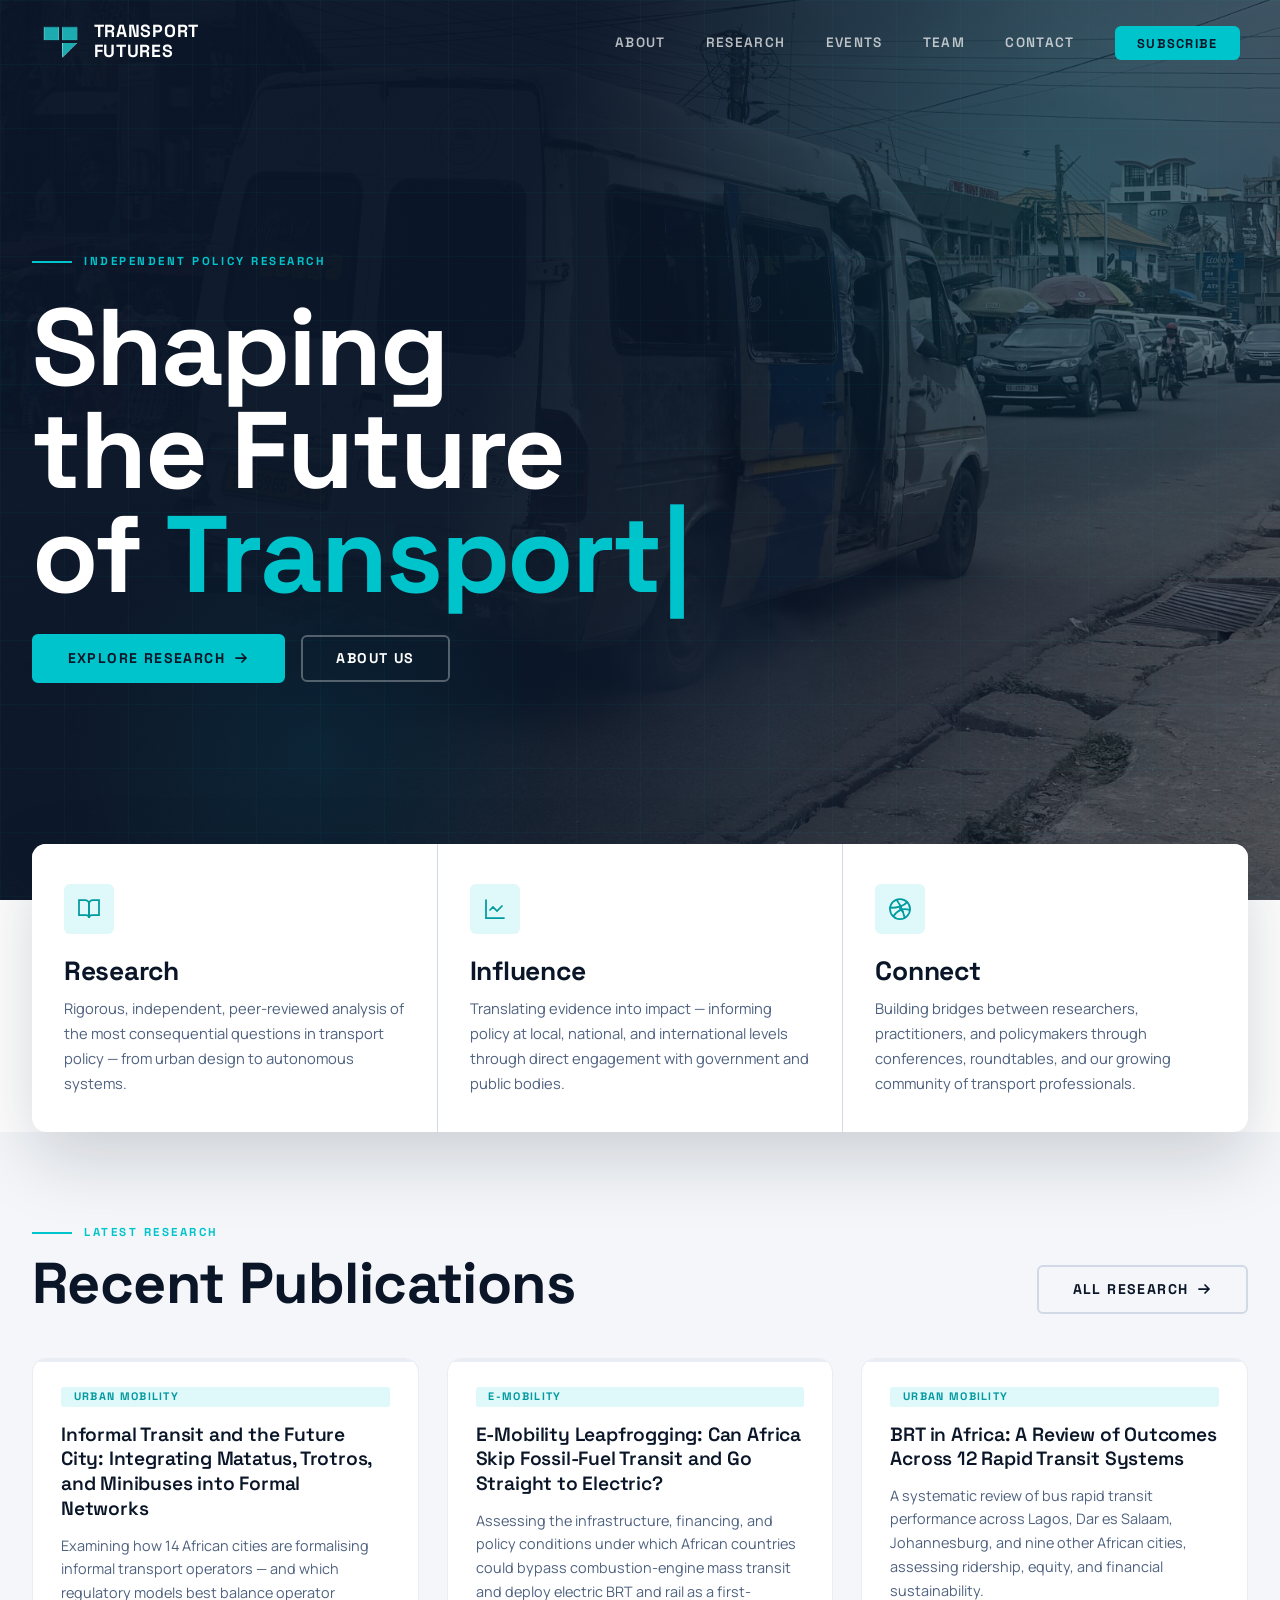
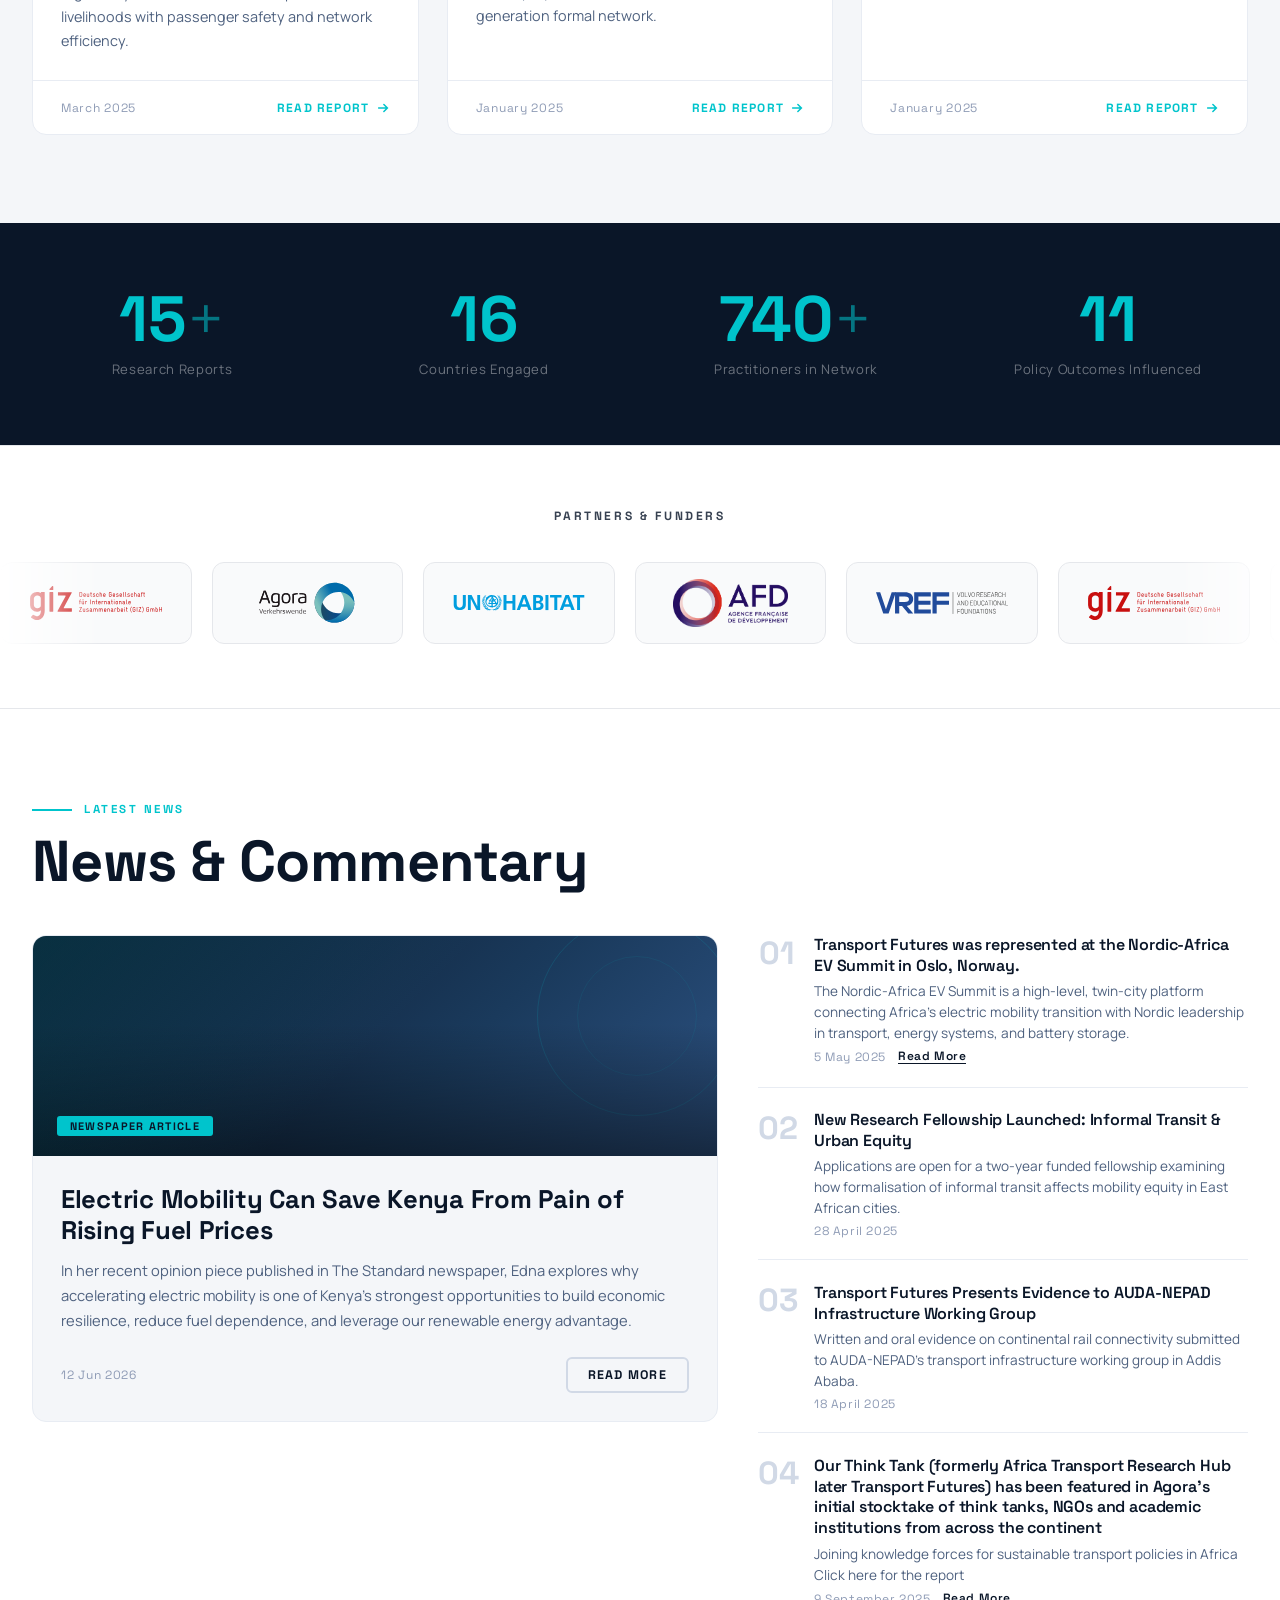
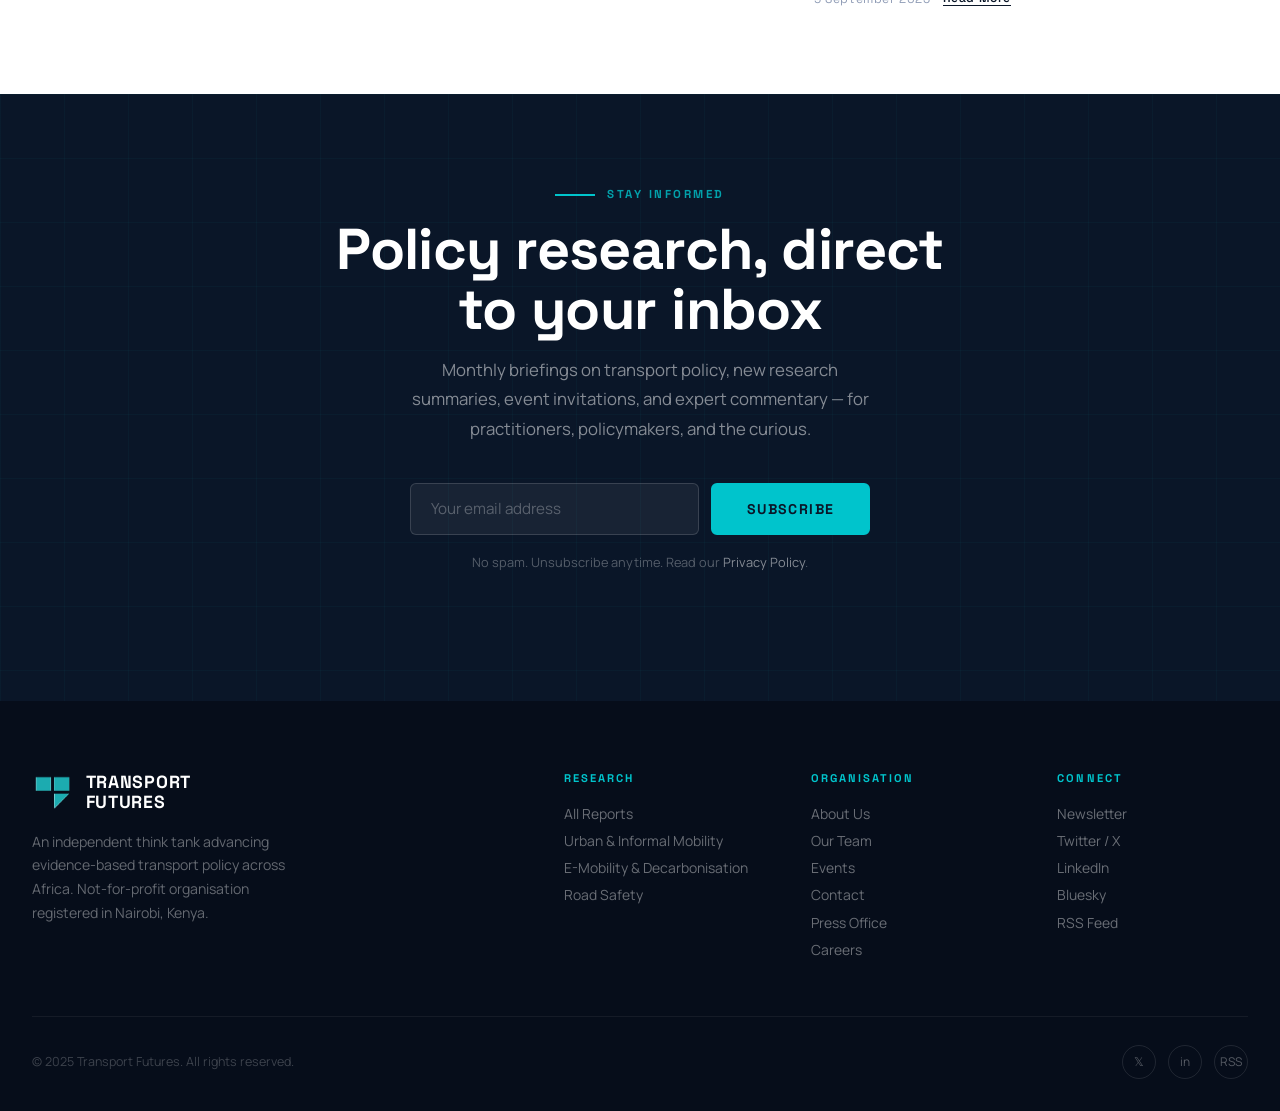
==== commit 0d16e0af: "Remove hero description from landing page; keep it on About Keep the homepage hero minimal (eyebrow," ====
--- a/index.html
+++ b/index.html
@@ -59,11 +59,6 @@
           the Future<br>
           of <span class="accent"><span class="hero-word-rotate">Transport</span></span>
         </h1>
-        <p class="hero-desc">
-          An independent African transport think tank publishing rigorous, evidence-based analysis
-          on sustainable mobility, transport equity, and the policies that will determine
-          how Africa's cities, corridors, and communities move in the decades ahead.
-        </p>
         <div class="hero-actions">
           <a href="research.html" class="btn btn-primary">
             Explore Research
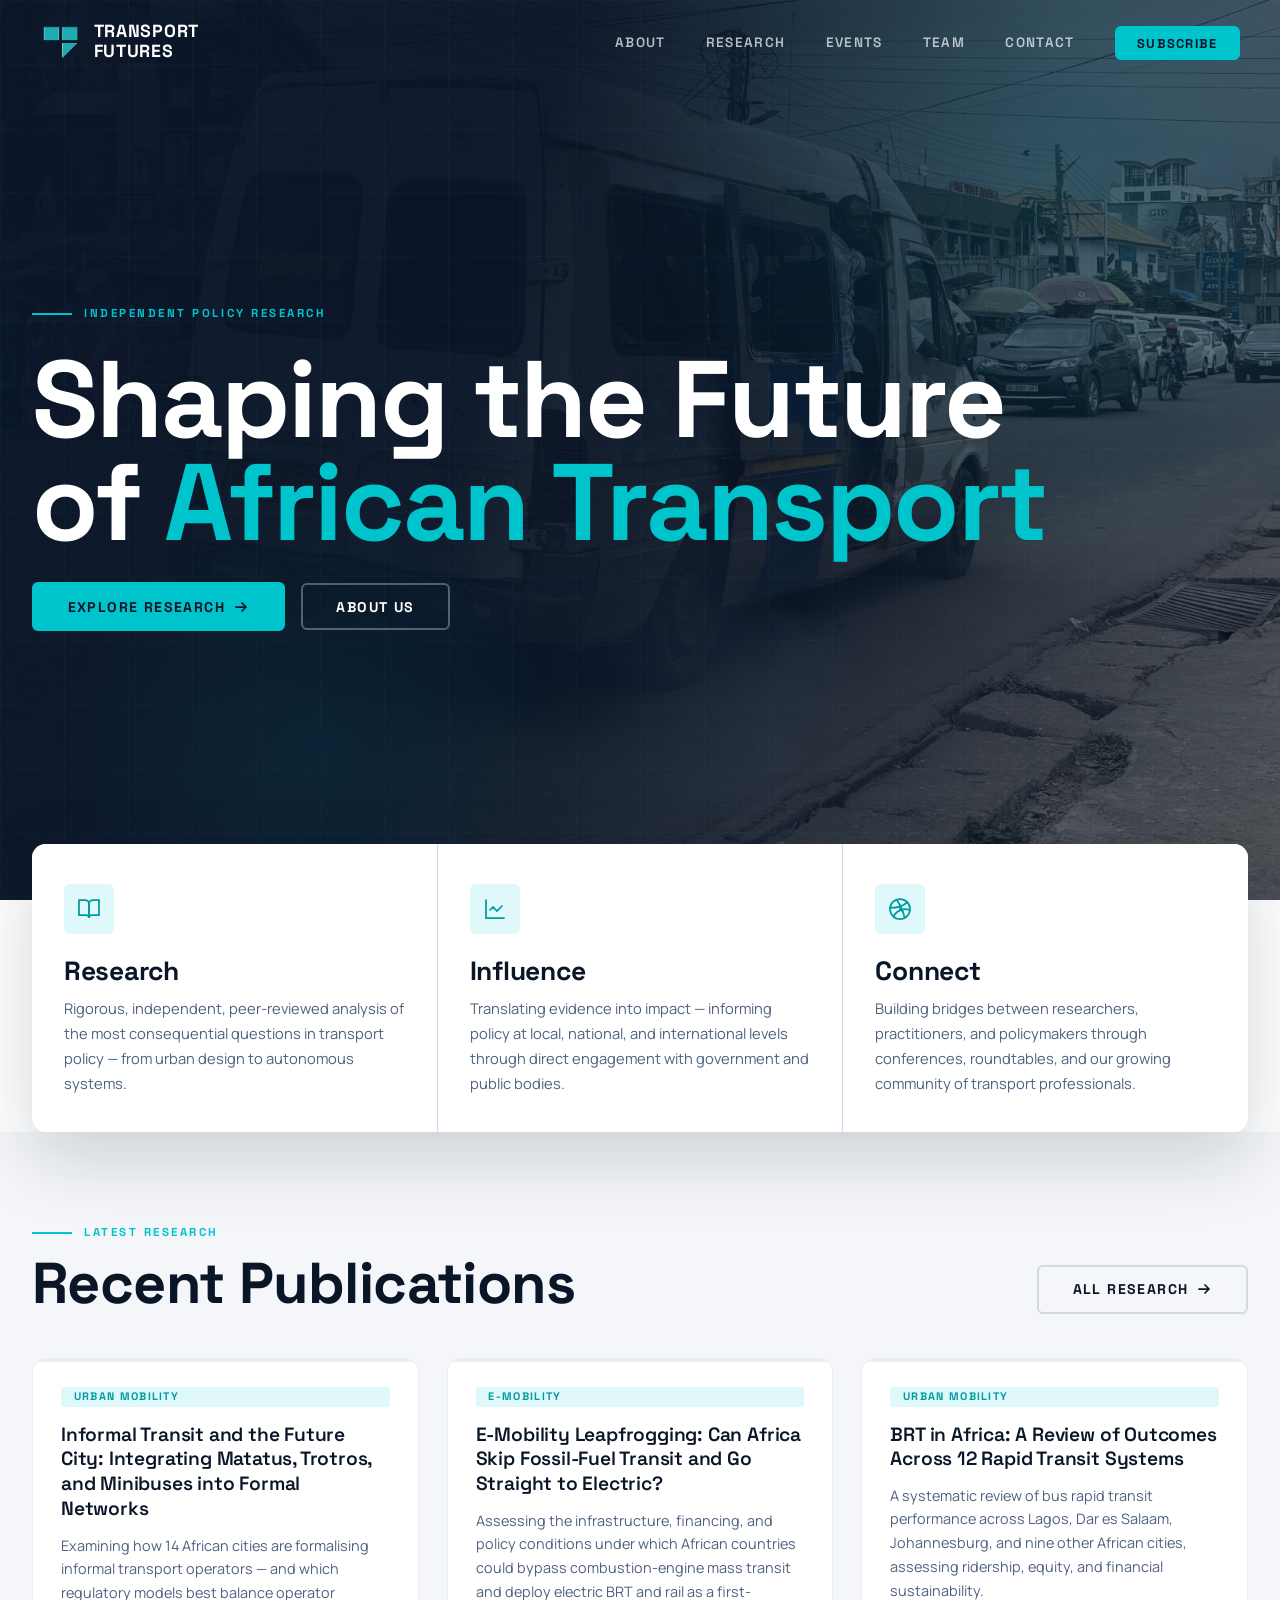
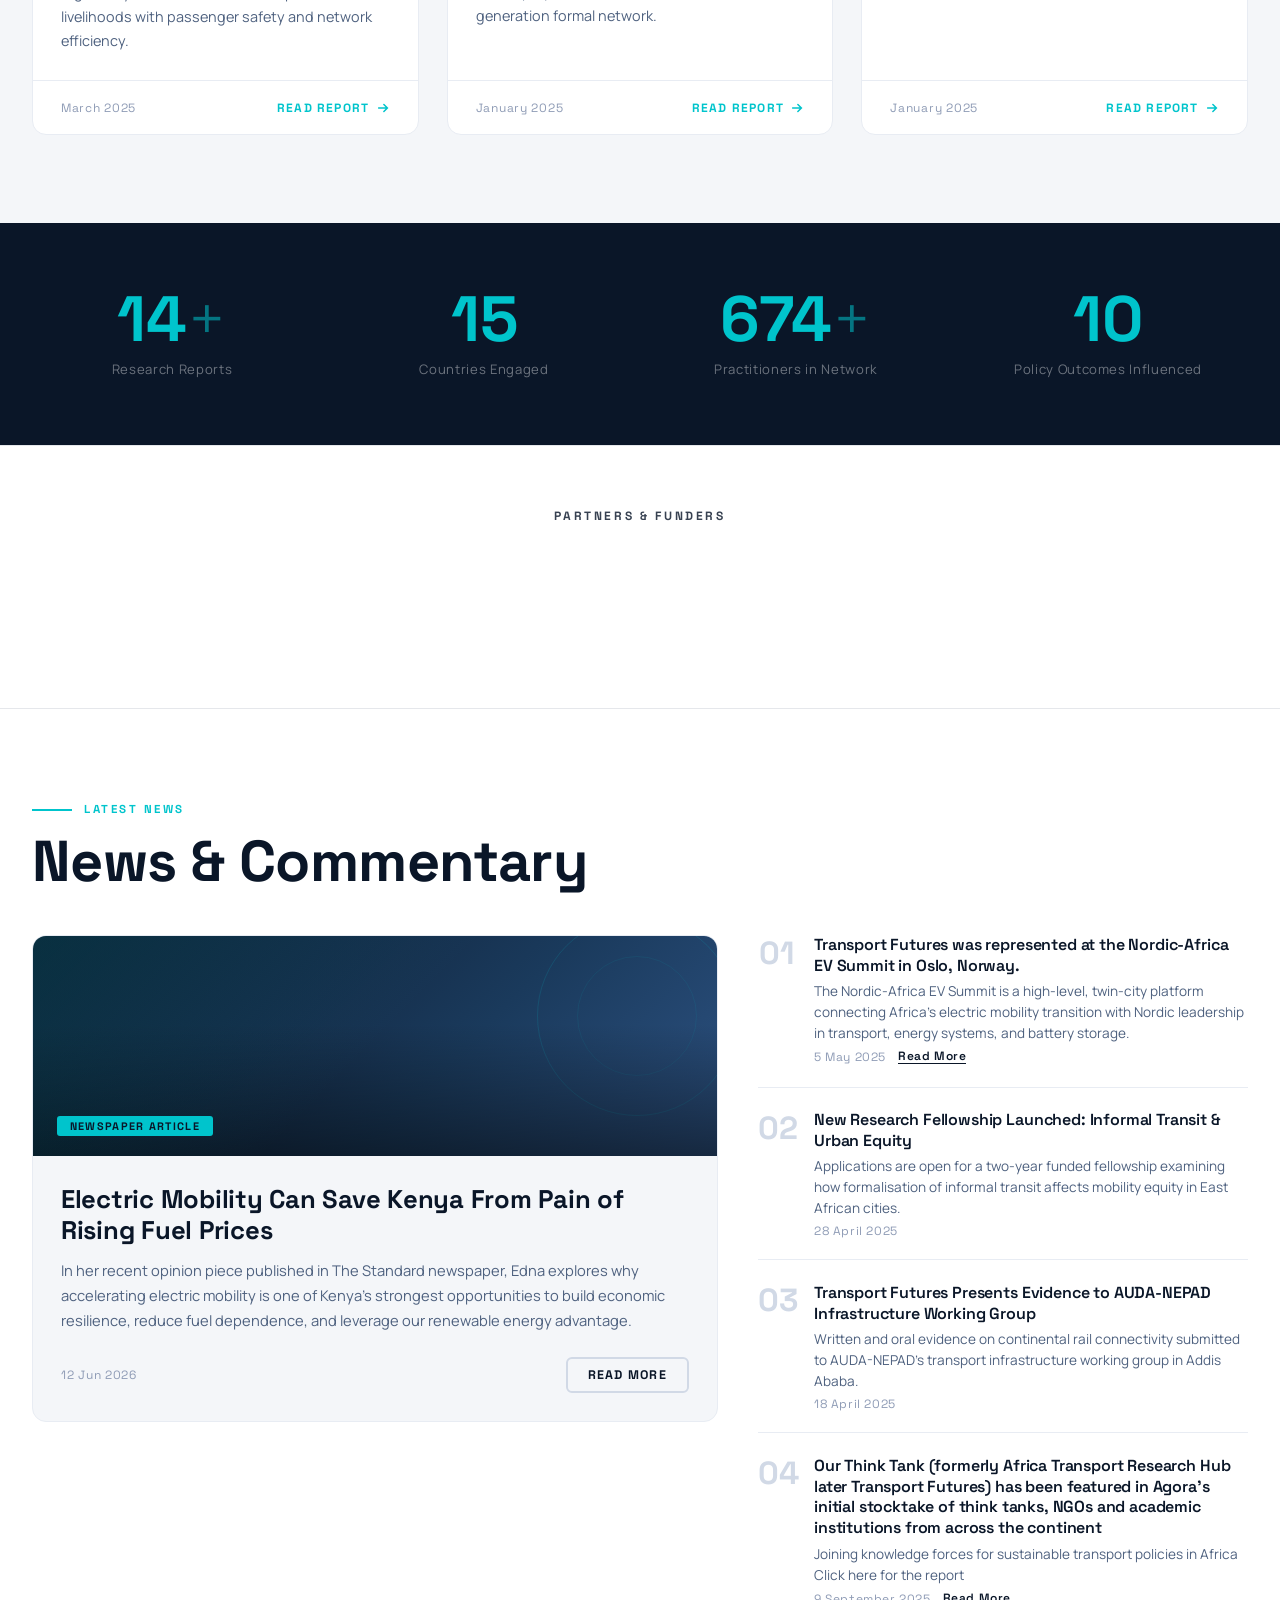
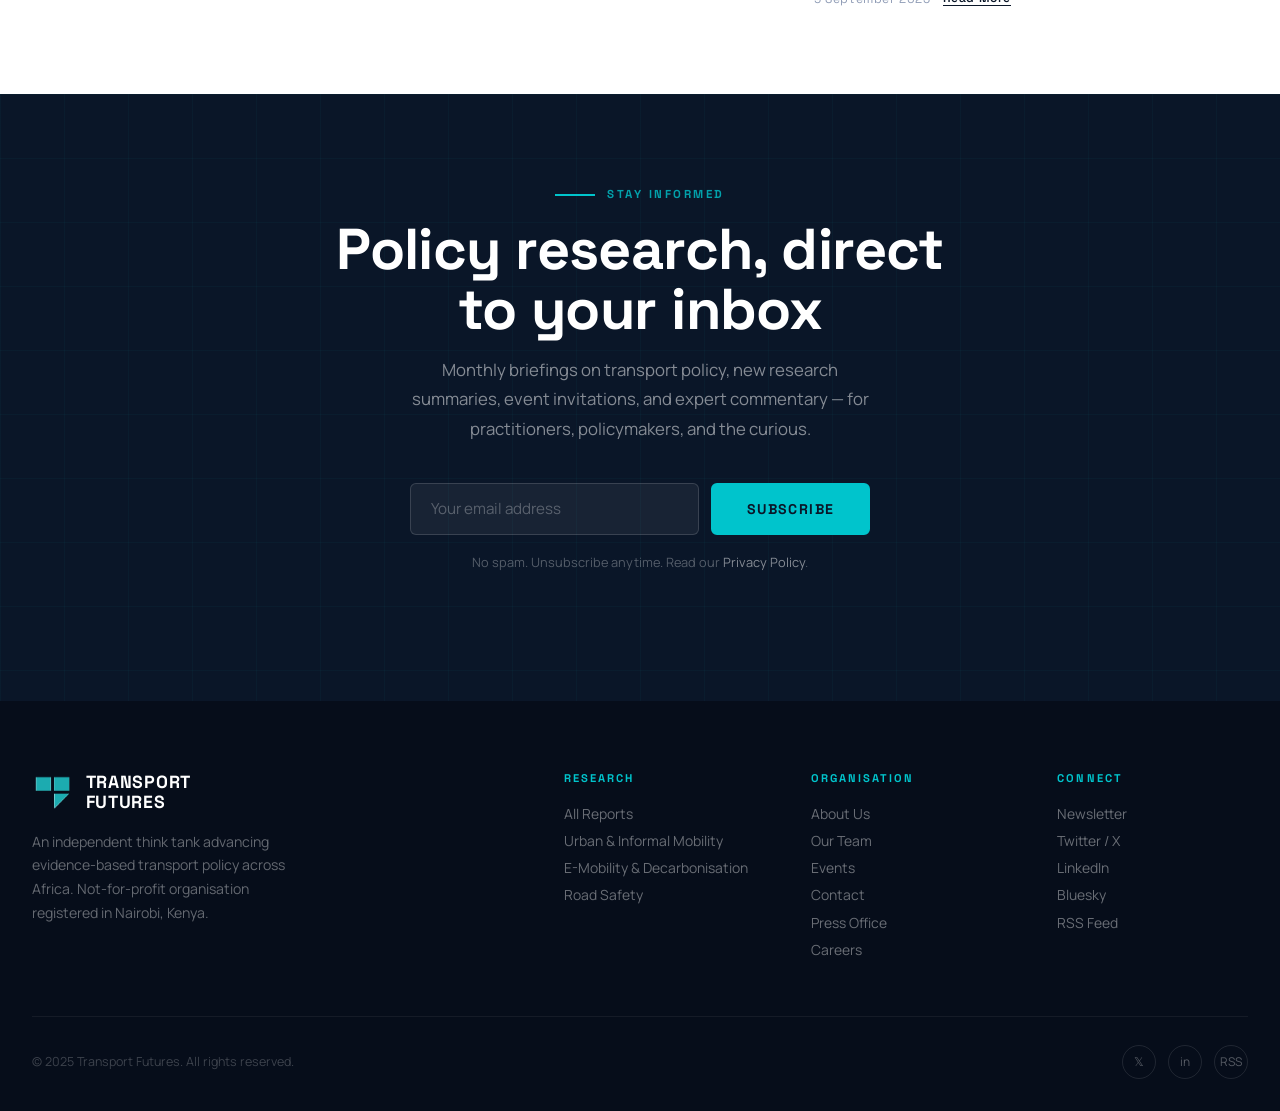
==== commit 30ed90c3: "Replace rotating hero word with static headline A typewriter word-cycle (Transport/Mobility/Cities/P" ====
--- a/index.html
+++ b/index.html
@@ -55,9 +55,8 @@
       <div class="hero-text">
         <div class="hero-eyebrow">Independent Policy Research</div>
         <h1>
-          Shaping<br>
-          the Future<br>
-          of <span class="accent"><span class="hero-word-rotate">Transport</span></span>
+          Shaping the Future<br>
+          of <span class="accent">African Transport</span>
         </h1>
         <div class="hero-actions">
           <a href="research.html" class="btn btn-primary">
--- a/css/styles.css
+++ b/css/styles.css
@@ -333,17 +333,6 @@
   letter-spacing: -.02em;
 }
 .hero h1 .accent { color: var(--c-teal); }
-.hero-word-rotate { display: inline-block; }
-.hero-word-rotate::after {
-  content: '|';
-  color: var(--c-teal);
-  margin-left: 2px;
-  animation: cursorBlink .65s step-end infinite;
-}
-@keyframes cursorBlink {
-  0%, 100% { opacity: 1; }
-  50%       { opacity: 0; }
-}
 .hero-desc {
   font-size: 1.1rem;
   color: rgba(255,255,255,.55);
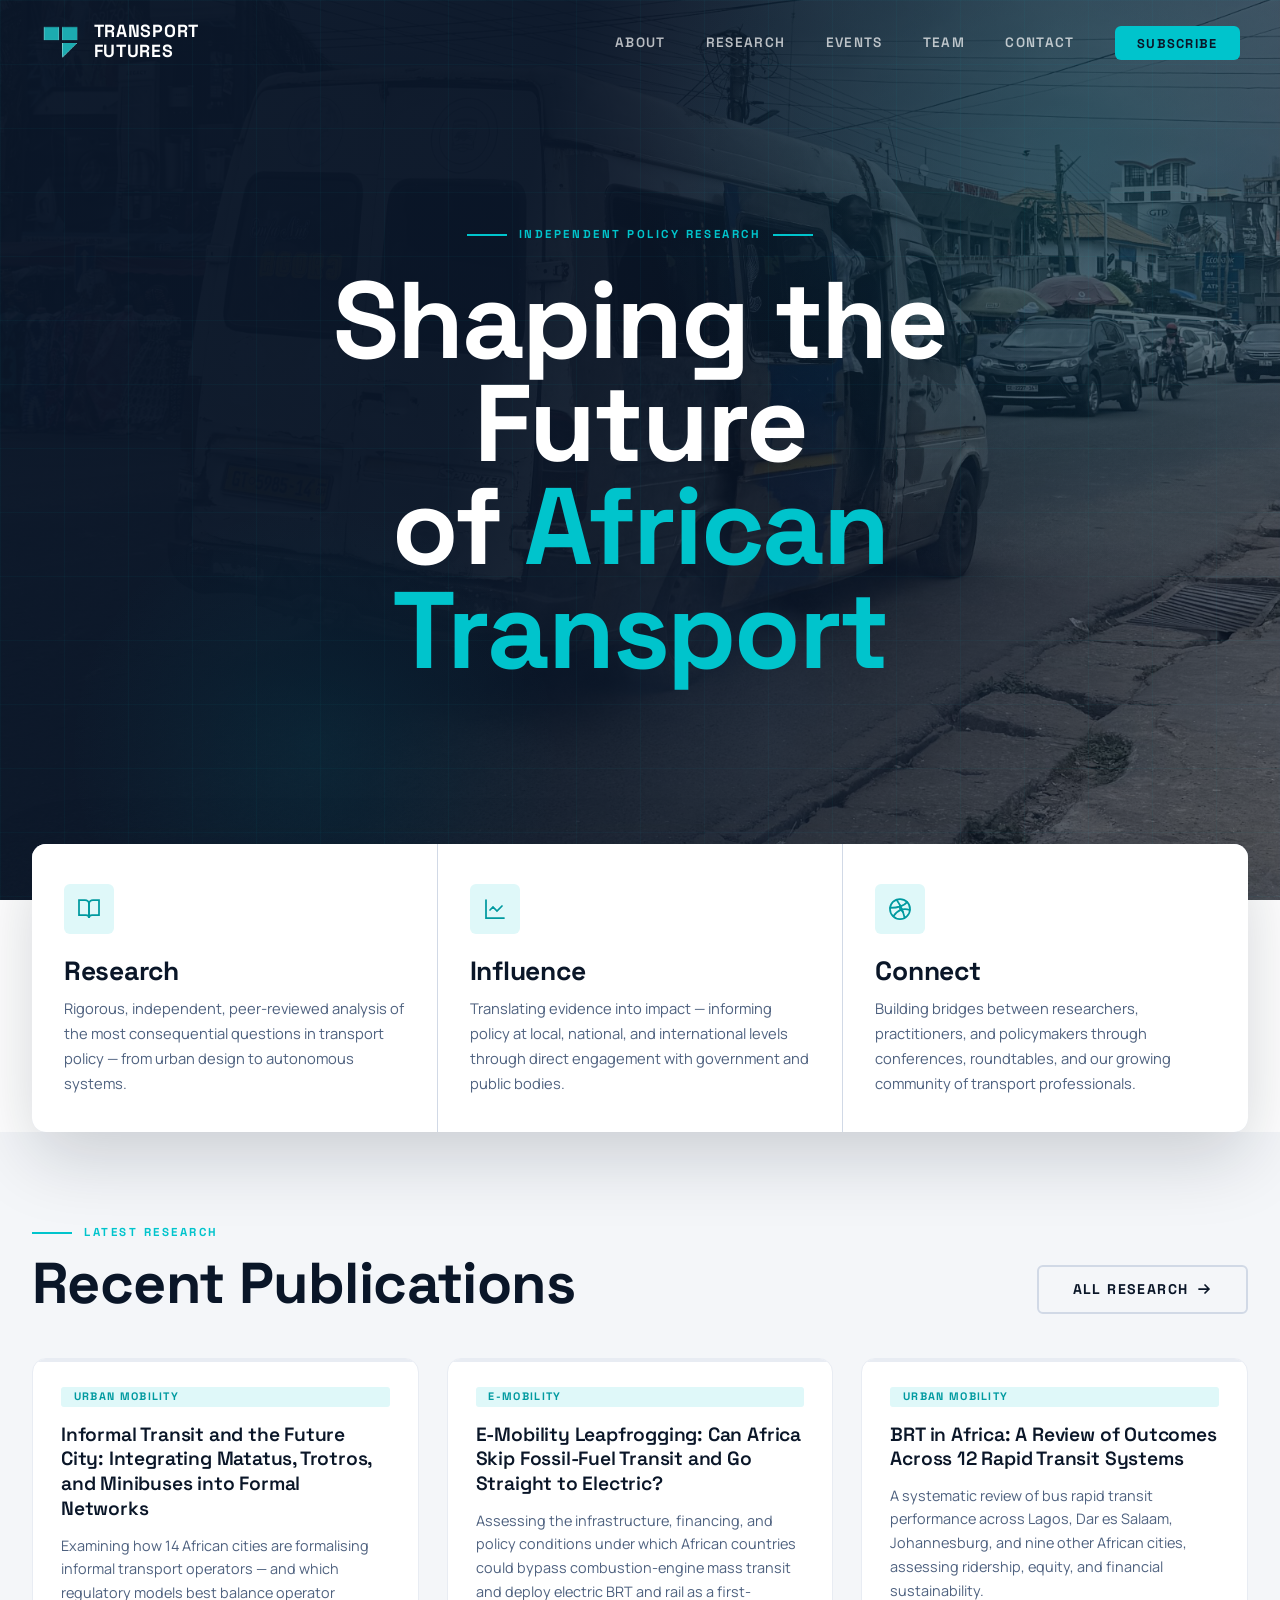
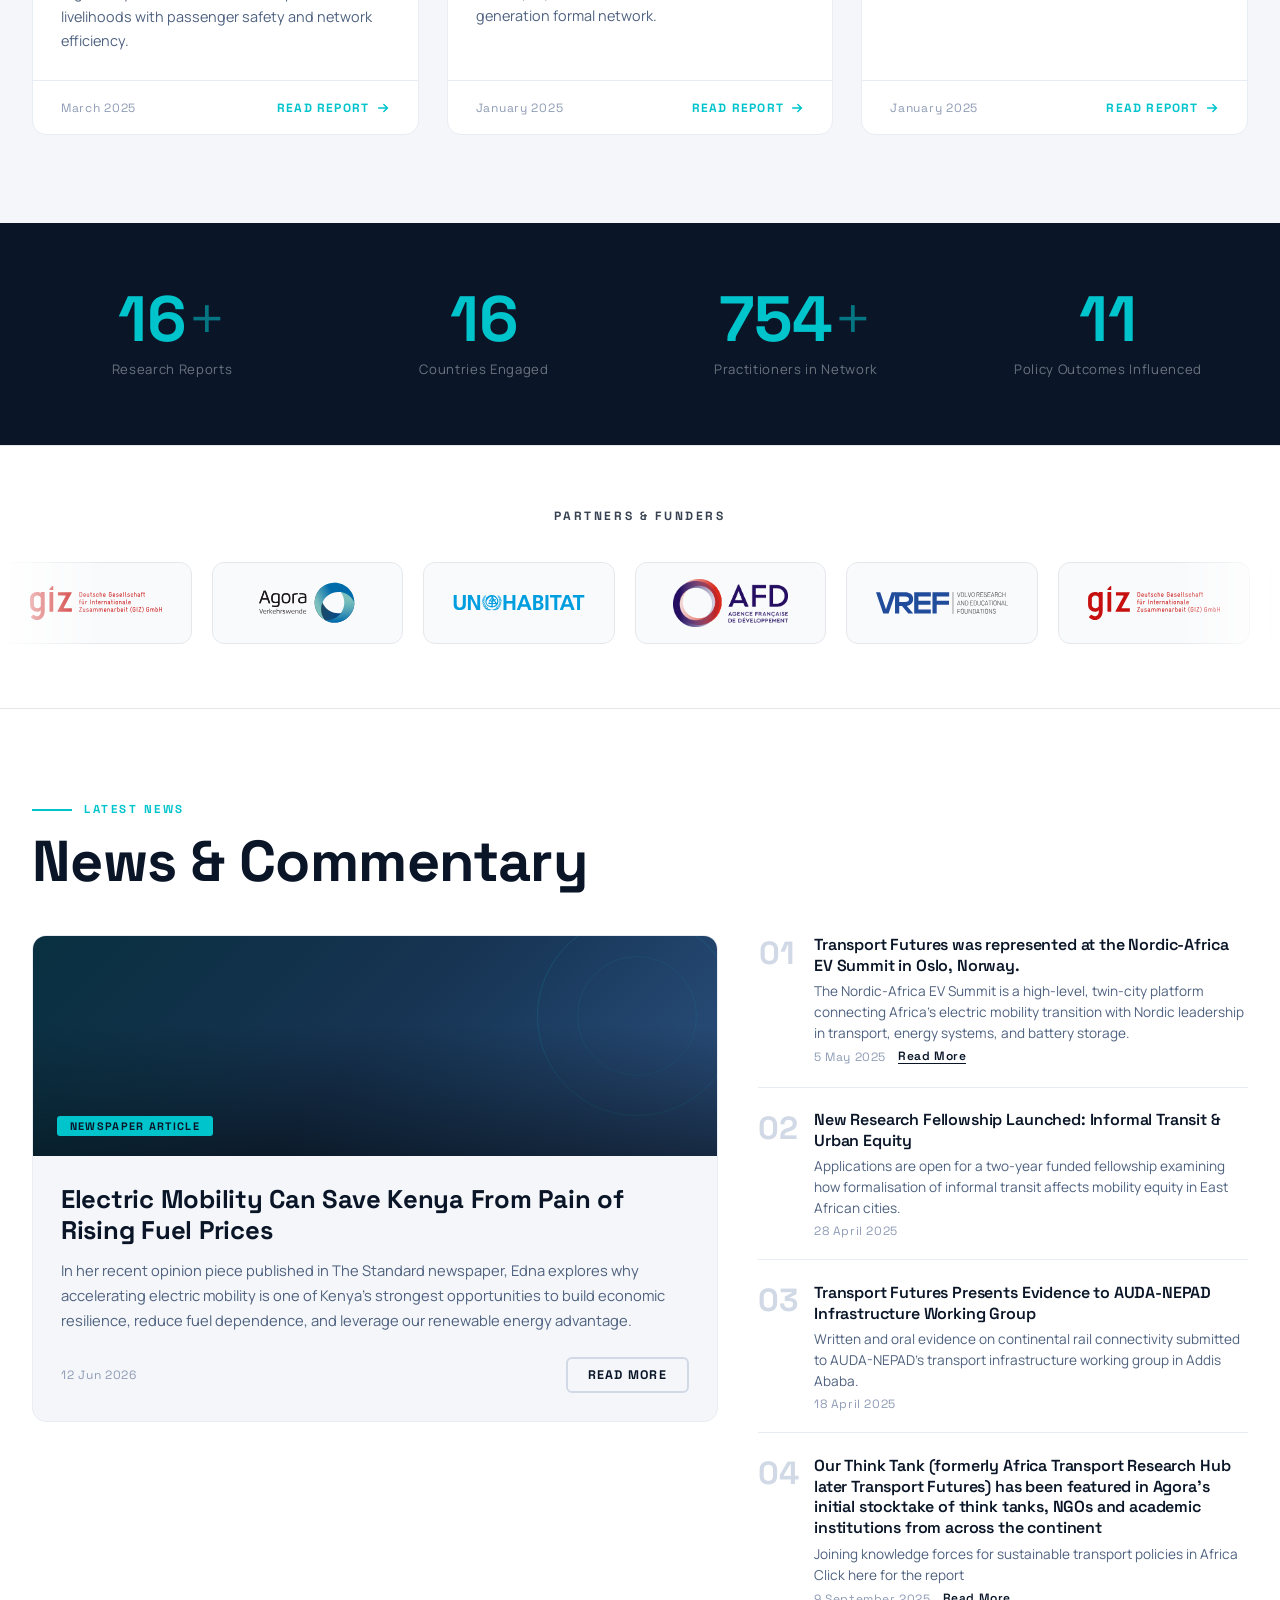
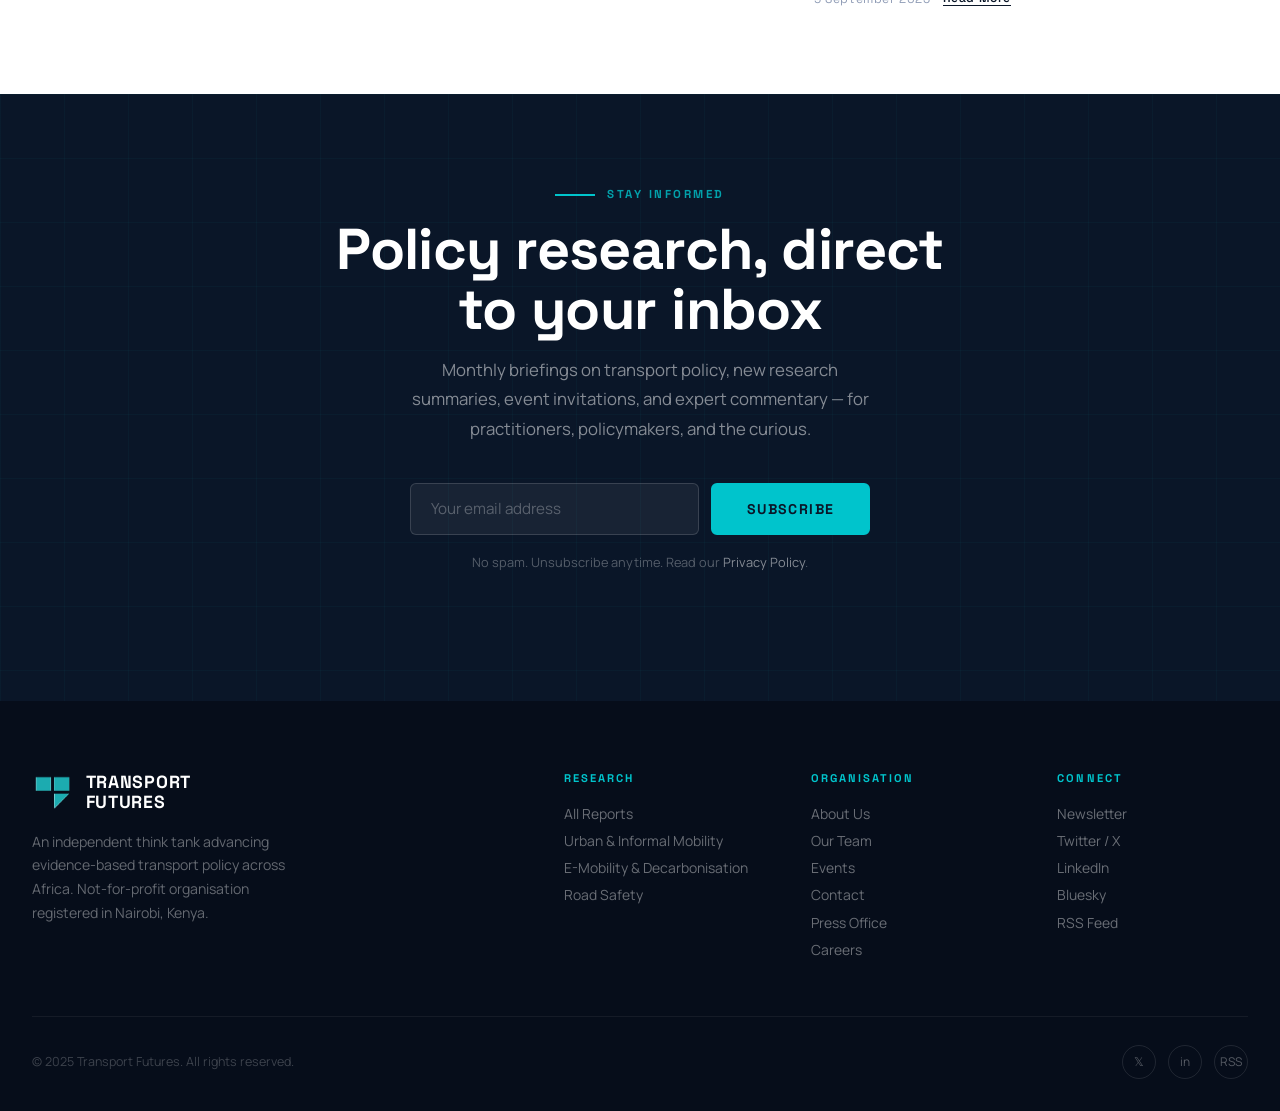
==== commit ba04f73d: "Center hero; remove redundant hero buttons Drop the "Explore Research" and "About Us" hero buttons —" ====
--- a/index.html
+++ b/index.html
@@ -58,13 +58,6 @@
           Shaping the Future<br>
           of <span class="accent">African Transport</span>
         </h1>
-        <div class="hero-actions">
-          <a href="research.html" class="btn btn-primary">
-            Explore Research
-            <svg width="16" height="16" viewBox="0 0 16 16" fill="none"><path d="M3 8h10M9 4l4 4-4 4" stroke="currentColor" stroke-width="1.75" stroke-linecap="round" stroke-linejoin="round"/></svg>
-          </a>
-          <a href="about.html" class="btn btn-outline">About Us</a>
-        </div>
       </div>
     </div>
   </div>
--- a/css/styles.css
+++ b/css/styles.css
@@ -305,7 +305,10 @@
   grid-template-columns: 1fr;
   gap: 5rem;
   align-items: center;
-}
+  justify-items: center;
+  text-align: center;
+}
+.hero-text { max-width: 900px; }
 .hero-eyebrow {
   display: inline-flex;
   align-items: center;
@@ -318,7 +321,8 @@
   color: var(--c-teal);
   margin-bottom: 1.75rem;
 }
-.hero-eyebrow::before {
+.hero-eyebrow::before,
+.hero-eyebrow::after {
   content: '';
   display: block;
   width: 2.5rem; height: 2px;
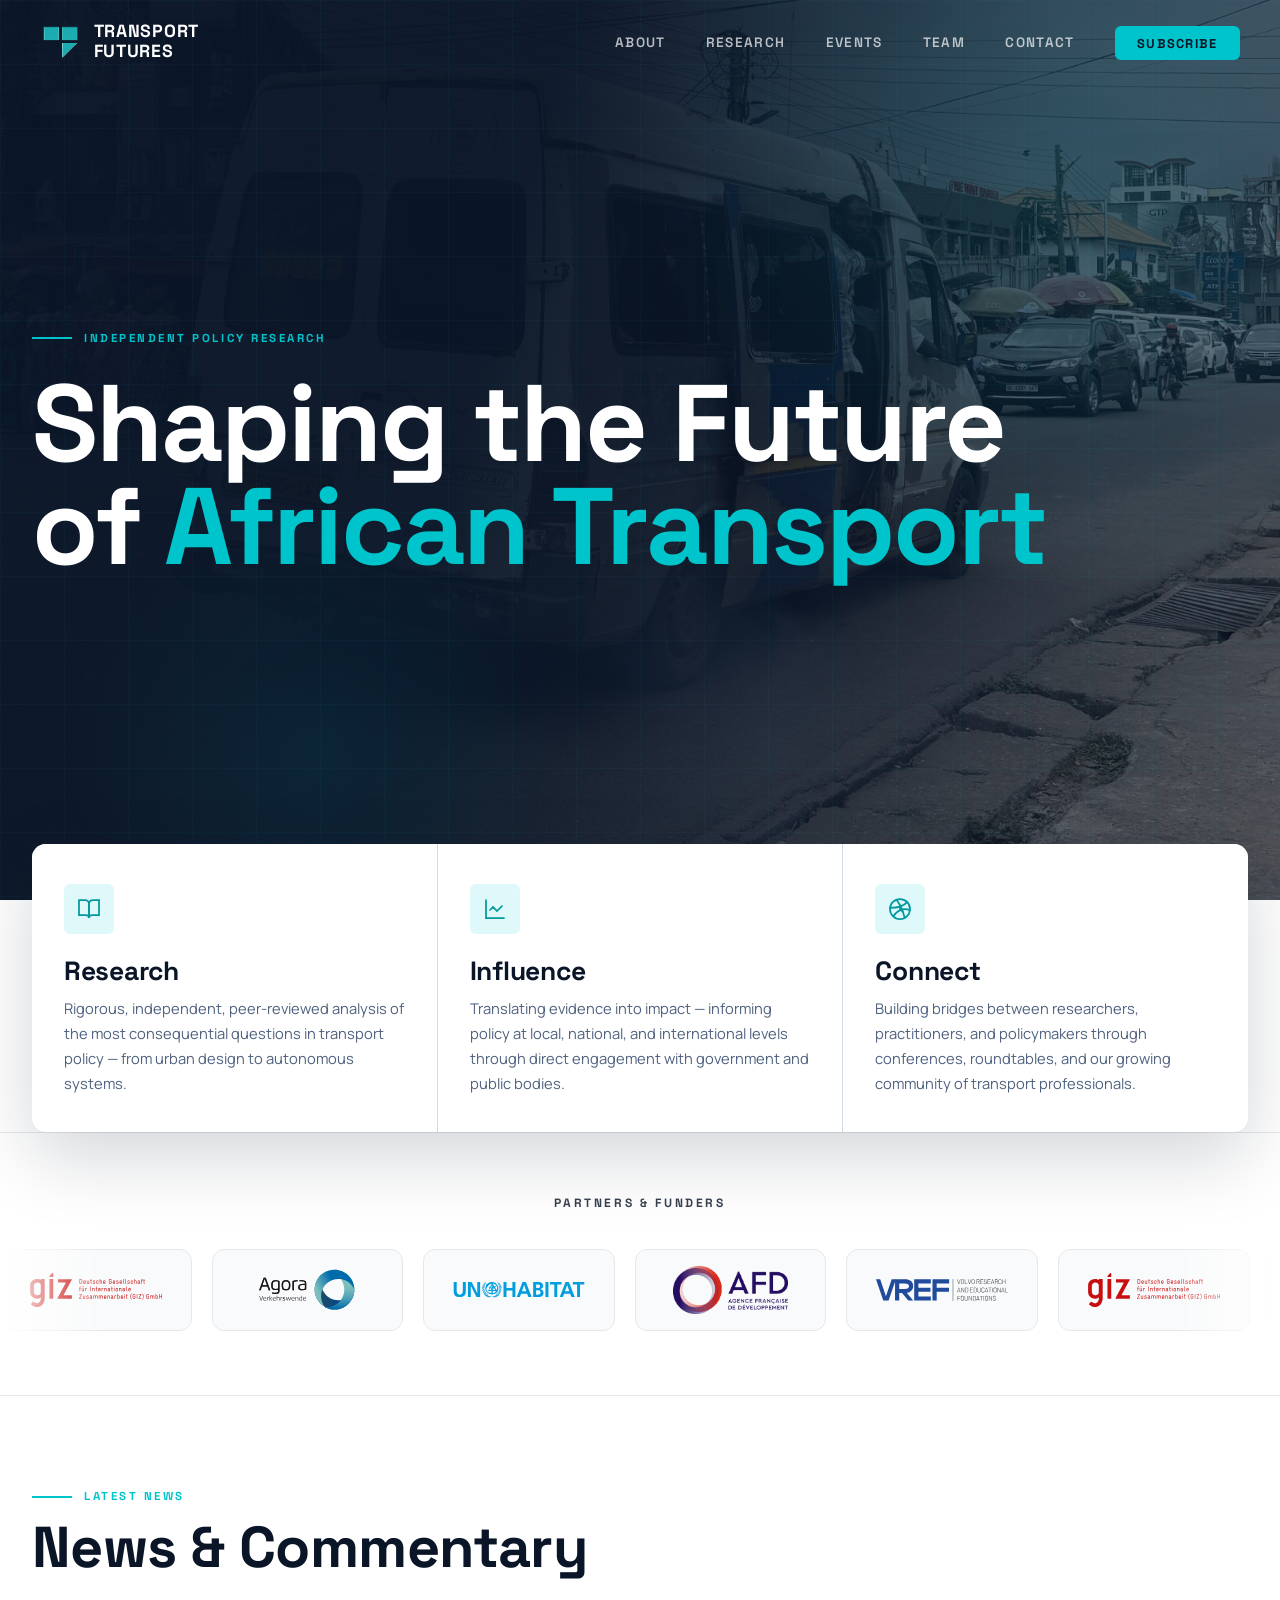
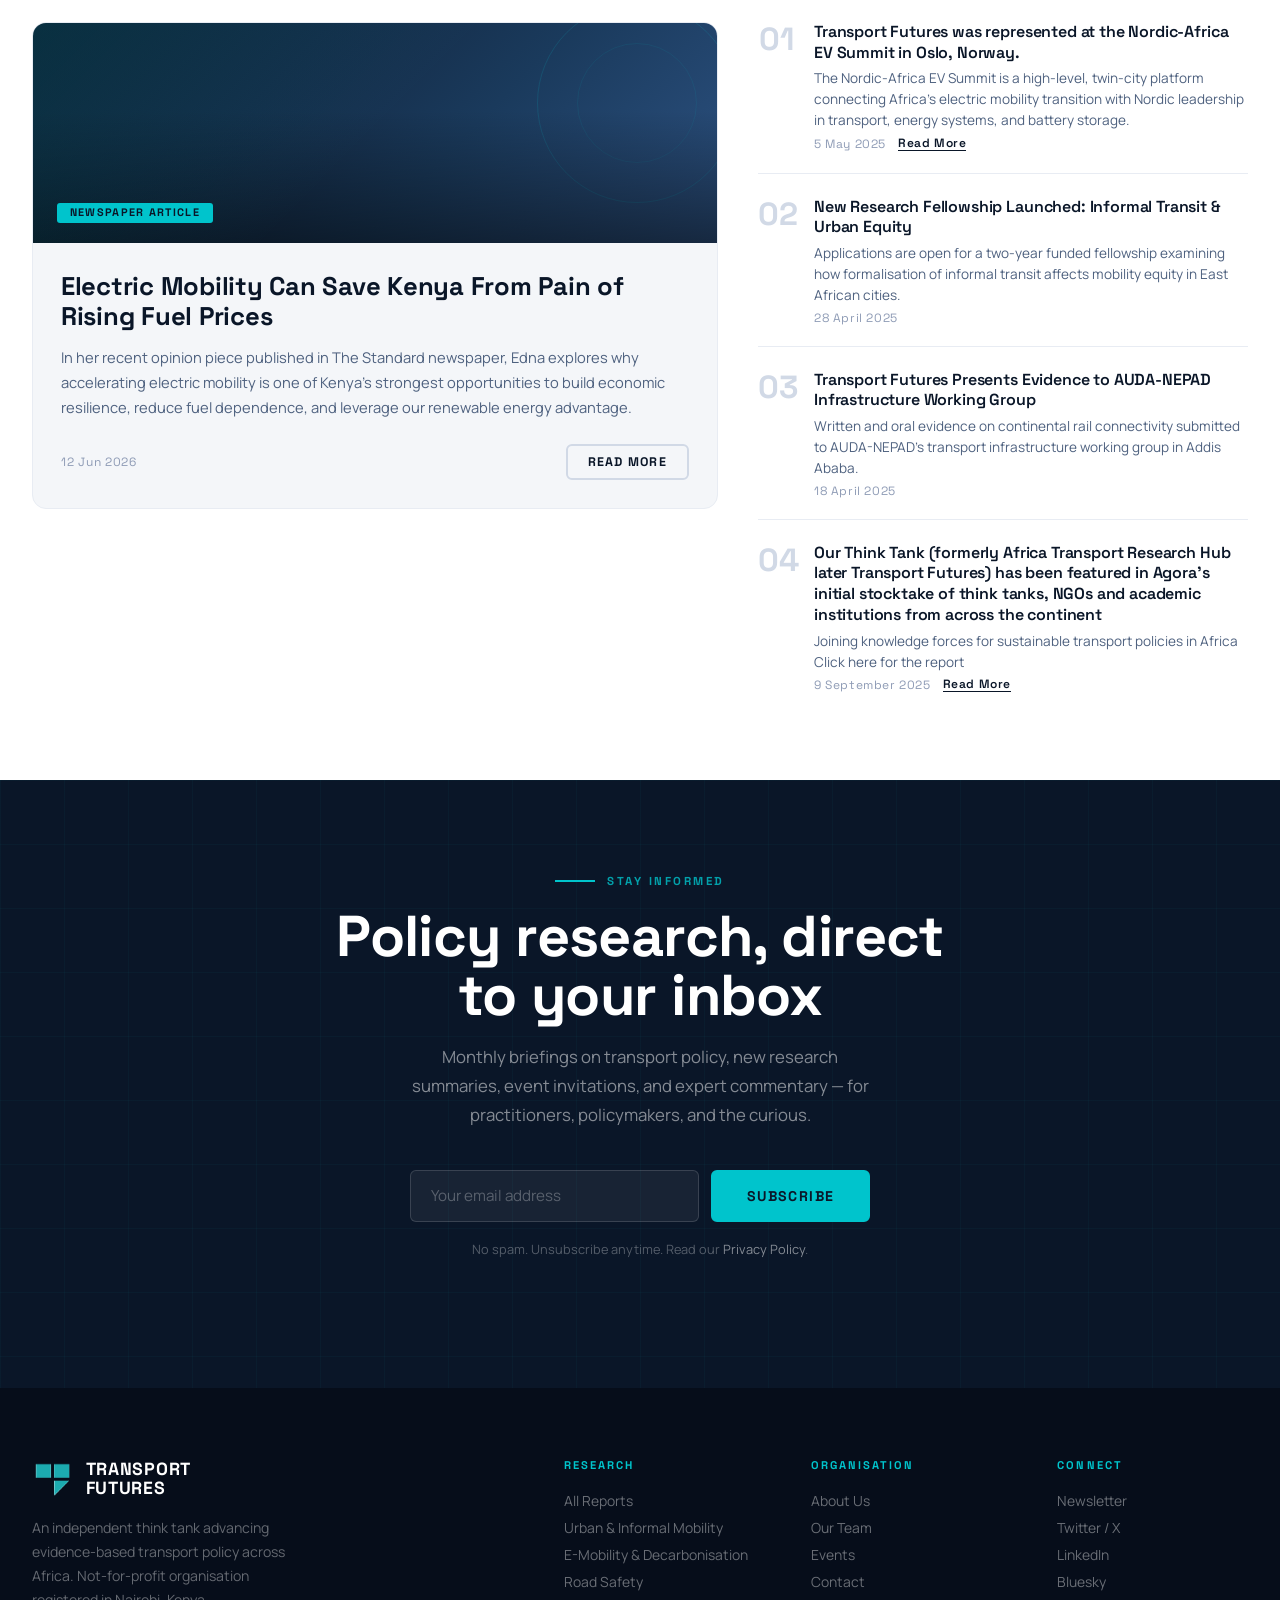
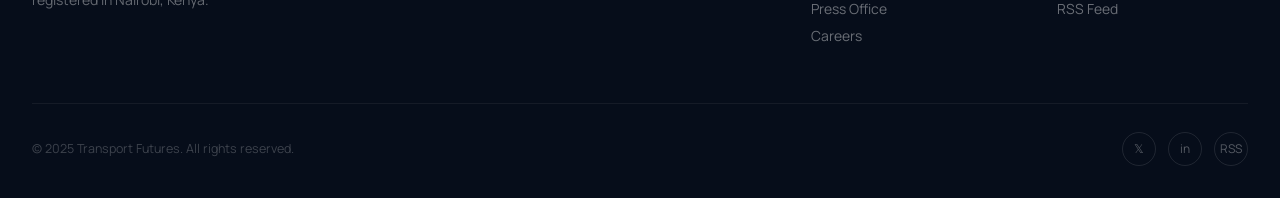
==== commit abca4fcc: "Comment out homepage stats band for now Hide the stats band (17+ reports, 18 countries, 800+ practit" ====
--- a/index.html
+++ b/index.html
@@ -120,6 +120,7 @@
 </section>
 
 <!-- ======= STATS BAND ======= -->
+<!-- Stats band temporarily disabled — re-enable (remove this comment wrapper) once we have real figures to show.
 <div class="stats-band">
   <div class="stats-band-inner">
     <div class="stats-band-item reveal">
@@ -140,6 +141,7 @@
     </div>
   </div>
 </div>
+-->
 
 <!-- ======= PARTNERS TICKER ======= -->
 <div class="partners-section">
--- a/css/styles.css
+++ b/css/styles.css
@@ -305,10 +305,7 @@
   grid-template-columns: 1fr;
   gap: 5rem;
   align-items: center;
-  justify-items: center;
-  text-align: center;
-}
-.hero-text { max-width: 900px; }
+}
 .hero-eyebrow {
   display: inline-flex;
   align-items: center;
@@ -321,8 +318,7 @@
   color: var(--c-teal);
   margin-bottom: 1.75rem;
 }
-.hero-eyebrow::before,
-.hero-eyebrow::after {
+.hero-eyebrow::before {
   content: '';
   display: block;
   width: 2.5rem; height: 2px;
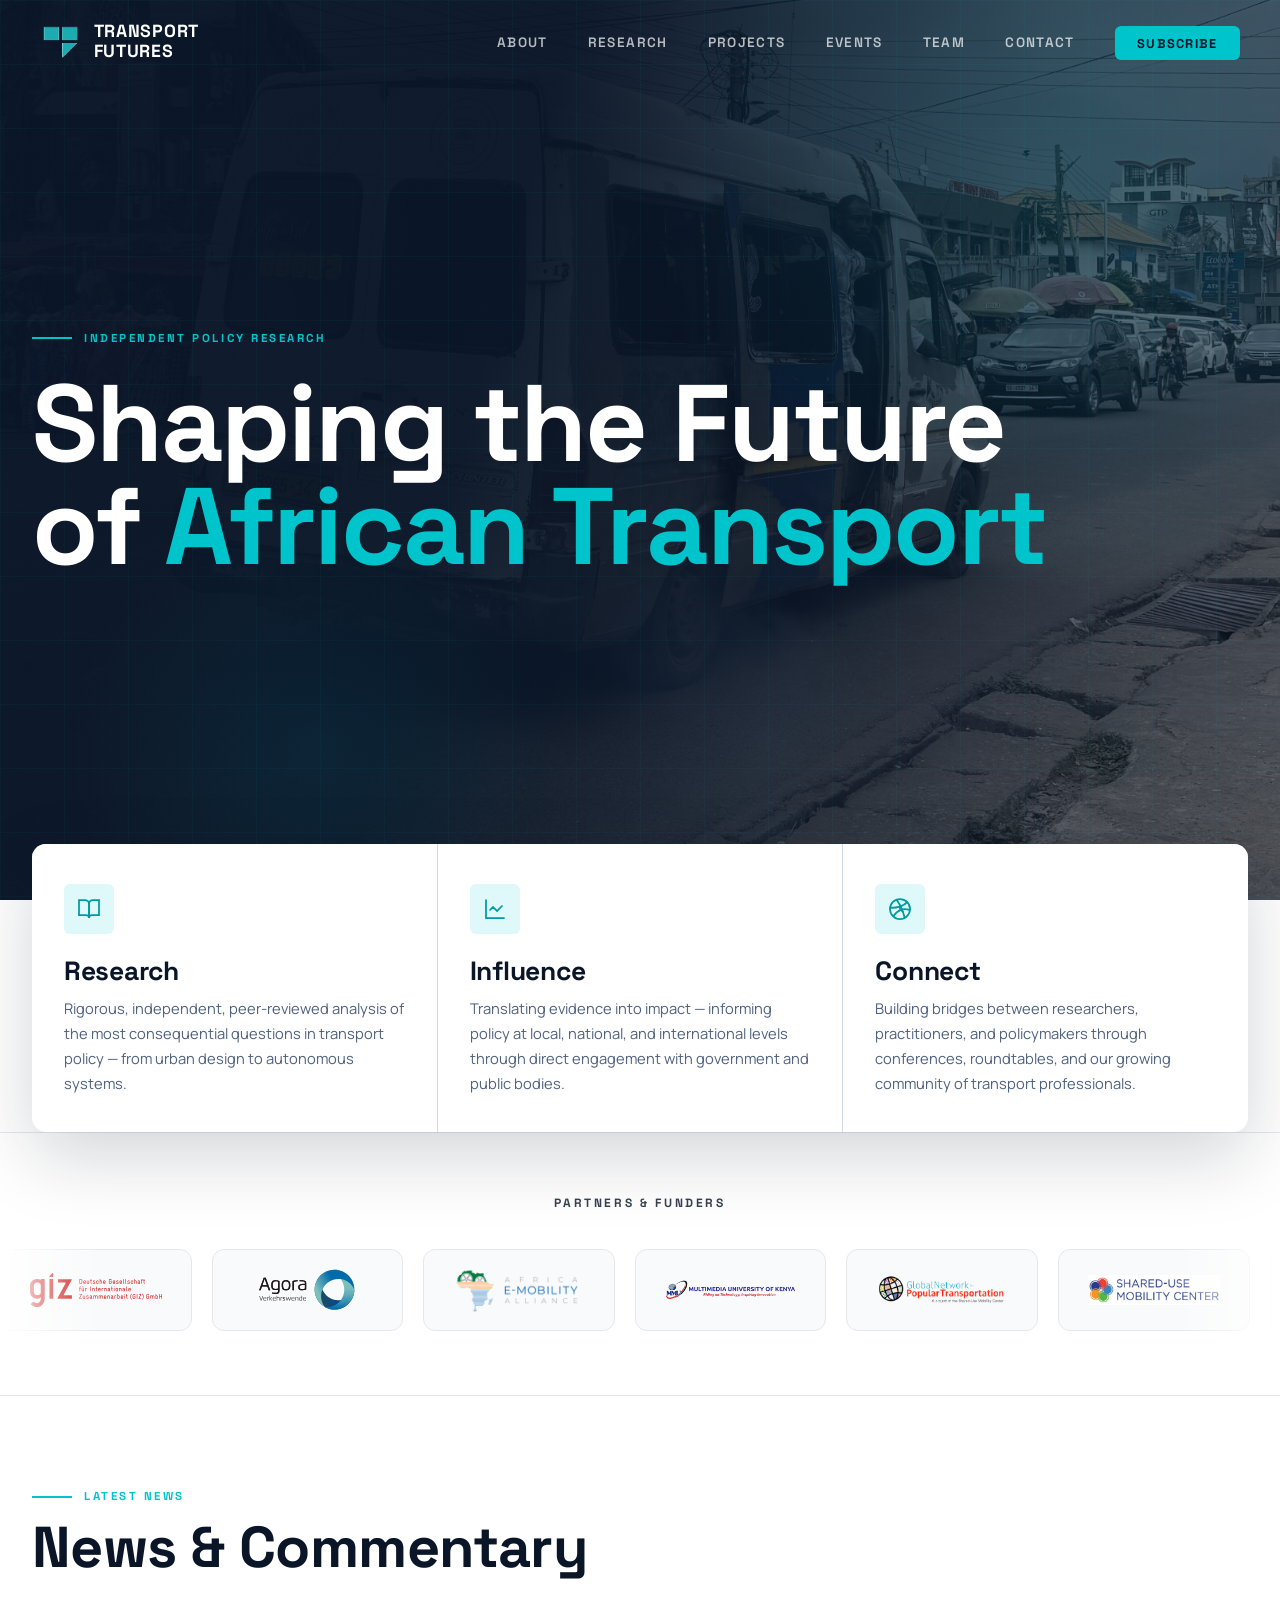
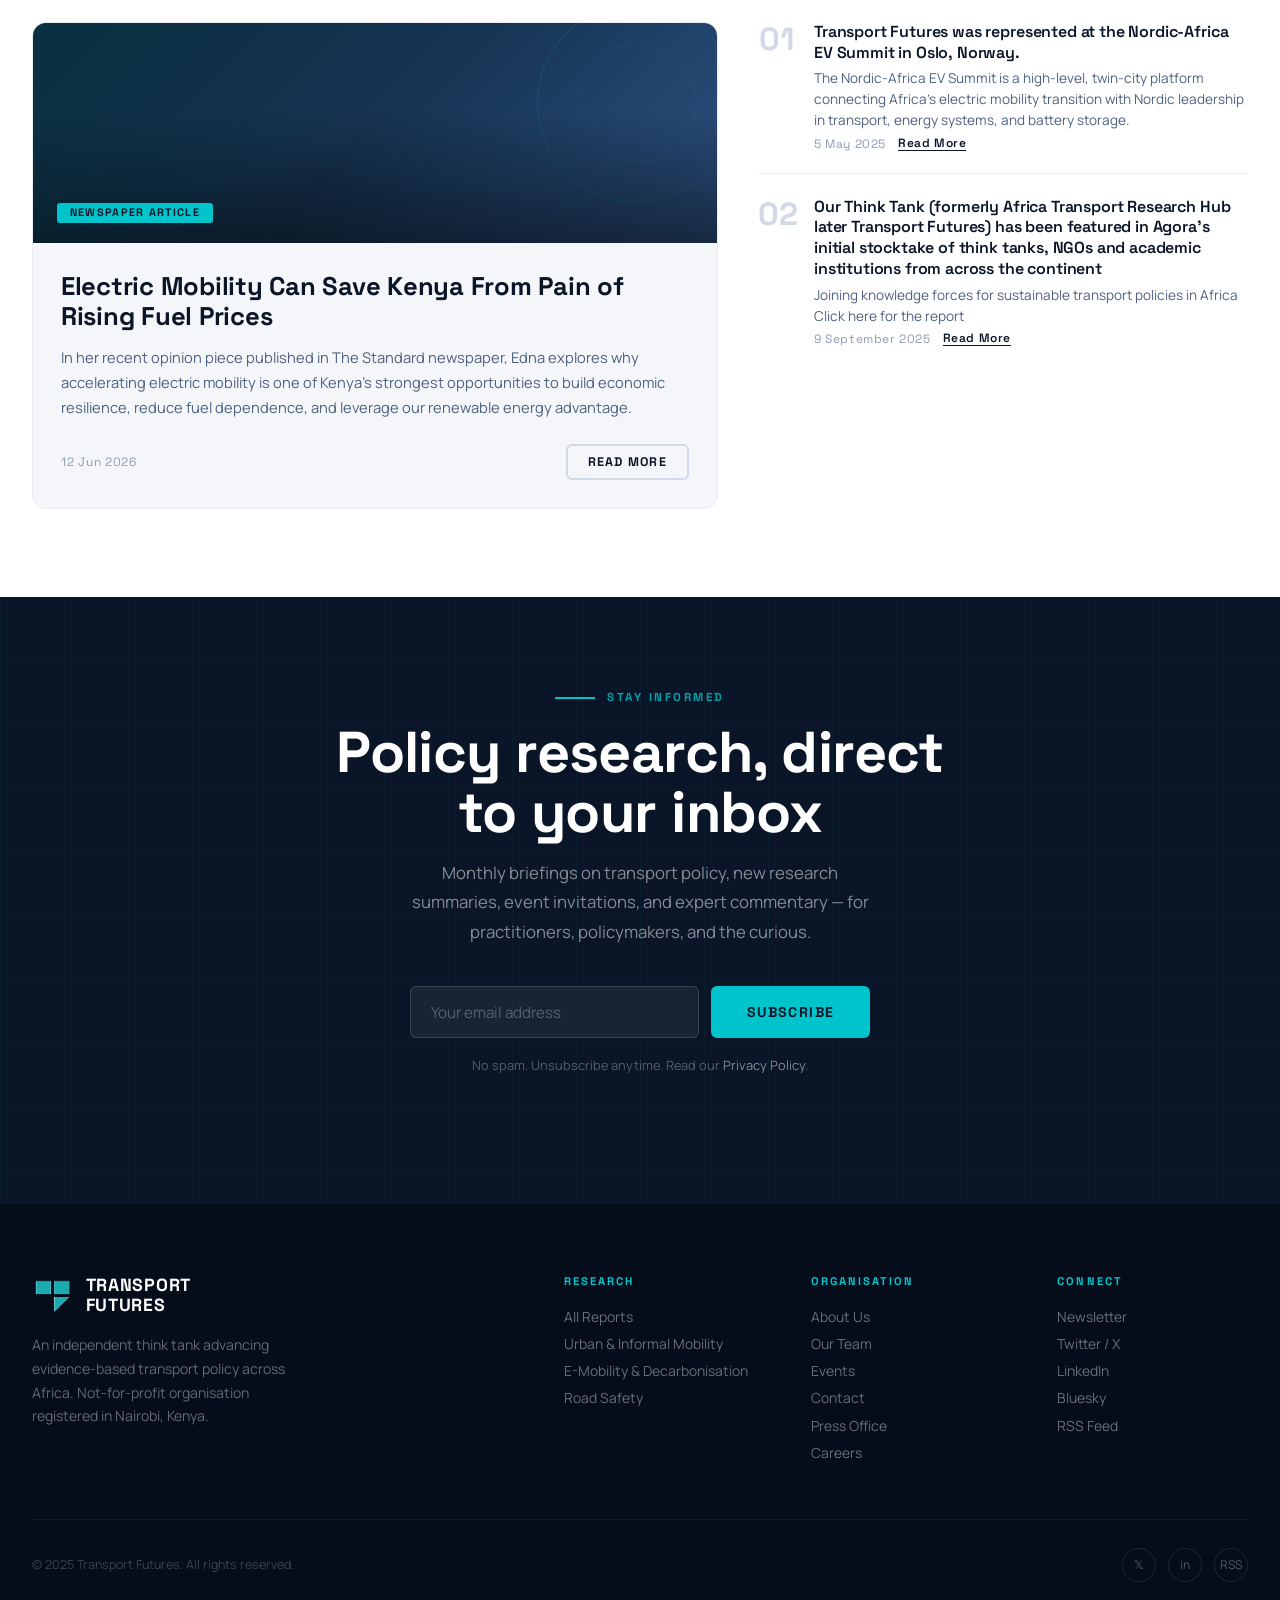
==== commit 40cc898b: "Add Projects page (CMS-managed) with two seeded projects New "Projects" section showcasing current w" ====
--- a/index.html
+++ b/index.html
@@ -23,6 +23,7 @@
   <ul class="nav-links">
     <li><a href="about.html">About</a></li>
     <li><a href="research.html">Research</a></li>
+    <li><a href="projects.html">Projects</a></li>
     <li><a href="events.html">Events</a></li>
     <li><a href="team.html">Team</a></li>
     <li><a href="contact.html">Contact</a></li>
@@ -36,6 +37,7 @@
   <button class="nav-mobile-close" id="mobileClose">&#x2715;</button>
   <a href="about.html">About</a>
   <a href="research.html">Research</a>
+  <a href="projects.html">Projects</a>
   <a href="events.html">Events</a>
   <a href="team.html">Team</a>
   <a href="contact.html">Contact</a>
@@ -147,30 +149,8 @@
 <div class="partners-section">
   <div class="partners-eyebrow">Partners &amp; Funders</div>
   <div class="partners-track-wrap">
-    <div class="partners-track">
-      <!-- Set A — local brand logos. NOTE: the marquee animates by translateX(-50%),
-           so Set A and Set B must stay identical. The 5 partners are repeated to fill the width. -->
-      <div class="partner-chip"><img class="partner-logo" src="images/partners/giz.svg" alt="GIZ"></div>
-      <div class="partner-chip"><img class="partner-logo" src="images/partners/agora.svg" alt="Agora Verkehrswende"></div>
-      <div class="partner-chip"><img class="partner-logo" src="images/partners/unhabitat.svg" alt="UN-Habitat"></div>
-      <div class="partner-chip"><img class="partner-logo" src="images/partners/afd.png" alt="Agence Française de Développement"></div>
-      <div class="partner-chip"><img class="partner-logo" src="images/partners/vref.svg" alt="VREF — Volvo Research and Educational Foundations"></div>
-      <div class="partner-chip"><img class="partner-logo" src="images/partners/giz.svg" alt="GIZ"></div>
-      <div class="partner-chip"><img class="partner-logo" src="images/partners/agora.svg" alt="Agora Verkehrswende"></div>
-      <div class="partner-chip"><img class="partner-logo" src="images/partners/unhabitat.svg" alt="UN-Habitat"></div>
-      <div class="partner-chip"><img class="partner-logo" src="images/partners/afd.png" alt="Agence Française de Développement"></div>
-      <div class="partner-chip"><img class="partner-logo" src="images/partners/vref.svg" alt="VREF — Volvo Research and Educational Foundations"></div>
-      <!-- Set B — exact duplicate for seamless loop -->
-      <div class="partner-chip"><img class="partner-logo" src="images/partners/giz.svg" alt="GIZ"></div>
-      <div class="partner-chip"><img class="partner-logo" src="images/partners/agora.svg" alt="Agora Verkehrswende"></div>
-      <div class="partner-chip"><img class="partner-logo" src="images/partners/unhabitat.svg" alt="UN-Habitat"></div>
-      <div class="partner-chip"><img class="partner-logo" src="images/partners/afd.png" alt="Agence Française de Développement"></div>
-      <div class="partner-chip"><img class="partner-logo" src="images/partners/vref.svg" alt="VREF — Volvo Research and Educational Foundations"></div>
-      <div class="partner-chip"><img class="partner-logo" src="images/partners/giz.svg" alt="GIZ"></div>
-      <div class="partner-chip"><img class="partner-logo" src="images/partners/agora.svg" alt="Agora Verkehrswende"></div>
-      <div class="partner-chip"><img class="partner-logo" src="images/partners/unhabitat.svg" alt="UN-Habitat"></div>
-      <div class="partner-chip"><img class="partner-logo" src="images/partners/afd.png" alt="Agence Française de Développement"></div>
-      <div class="partner-chip"><img class="partner-logo" src="images/partners/vref.svg" alt="VREF — Volvo Research and Educational Foundations"></div>
+    <div class="partners-track" id="partners-track">
+      <!-- Loaded by cms-render.js from data/partners.json -->
     </div>
   </div>
 </div>
--- a/css/styles.css
+++ b/css/styles.css
@@ -459,6 +459,65 @@
 .r-card-link svg { transition: transform .3s ease; }
 .r-card-link:hover svg { transform: translateX(4px); }
 
+/* ========== PROJECTS ========== */
+.projects-grid {
+  max-width: var(--max-w);
+  margin: 0 auto;
+  display: grid;
+  grid-template-columns: repeat(2, 1fr);
+  gap: 2rem;
+}
+.project-card {
+  background: var(--c-white);
+  border: 1px solid var(--c-grey-100);
+  border-radius: var(--r-lg);
+  overflow: hidden;
+  display: flex;
+  flex-direction: column;
+  transition: var(--t);
+}
+.project-card:hover { transform: translateY(-7px); box-shadow: var(--shadow-lg); }
+.project-media { height: 200px; background-size: cover; background-position: center; }
+.project-media--empty {
+  position: relative;
+  background: linear-gradient(135deg, var(--c-navy) 0%, var(--c-navy-600) 55%, var(--c-teal-700) 150%);
+}
+.project-media--empty::after {
+  content: '';
+  position: absolute; inset: 0;
+  background-image:
+    linear-gradient(rgba(0,196,204,.08) 1px, transparent 1px),
+    linear-gradient(90deg, rgba(0,196,204,.08) 1px, transparent 1px);
+  background-size: 32px 32px;
+}
+.project-body { padding: 1.9rem; flex: 1; display: flex; flex-direction: column; }
+.project-meta { display: flex; align-items: center; gap: .55rem; margin-bottom: 1rem; flex-wrap: wrap; }
+.project-status {
+  font-family: var(--font-display);
+  font-size: .64rem; font-weight: 700;
+  letter-spacing: .1em; text-transform: uppercase;
+  padding: .3rem .65rem; border-radius: 100px;
+}
+.project-status--ongoing   { background: rgba(0,196,204,.14); color: var(--c-teal-700); }
+.project-status--upcoming  { background: rgba(45,82,130,.14); color: var(--c-navy-500); }
+.project-status--completed { background: var(--c-grey-100);   color: var(--c-grey-600); }
+.project-focus {
+  font-family: var(--font-display);
+  font-size: .66rem; font-weight: 700;
+  letter-spacing: .1em; text-transform: uppercase;
+  color: var(--c-grey-400);
+}
+.project-card h3 { font-size: 1.3rem; margin-bottom: .75rem; color: var(--c-navy); line-height: 1.3; }
+.project-card p  { font-size: .92rem; color: var(--c-grey-600); line-height: 1.7; flex: 1; }
+.project-foot {
+  margin-top: 1.2rem; padding-top: 1rem;
+  border-top: 1px solid var(--c-grey-100);
+  display: flex; flex-wrap: wrap; gap: .3rem 1.4rem;
+  font-family: var(--font-display); font-size: .74rem;
+  color: var(--c-grey-600); letter-spacing: .03em;
+}
+.project-when { color: var(--c-navy); font-weight: 600; }
+
 /* ========== STATS BAND ========== */
 .stats-band {
   background: var(--c-navy);
@@ -848,31 +907,6 @@
   border-radius: 50%;
 }
 
-.approach-grid {
-  max-width: var(--max-w);
-  margin: 3rem auto 0;
-  display: grid;
-  grid-template-columns: repeat(3, 1fr);
-  gap: 2rem;
-}
-.approach-step {
-  padding: 2rem;
-  border: 1px solid var(--c-grey-100);
-  border-radius: var(--r-lg);
-  background: var(--c-white);
-  transition: var(--t);
-}
-.approach-step:hover { border-color: var(--c-teal); box-shadow: var(--shadow-md); }
-.step-num {
-  font-family: var(--font-display);
-  font-size: 3.5rem; font-weight: 800;
-  color: var(--c-grey-100);
-  line-height: 1;
-  margin-bottom: 1rem;
-}
-.approach-step h4 { margin-bottom: .5rem; font-size: 1.15rem; }
-.approach-step p  { font-size: .9rem; line-height: 1.65; }
-
 .values-grid {
   max-width: var(--max-w);
   margin: 3rem auto 0;
@@ -1107,9 +1141,13 @@
   margin-bottom: .65rem;
 }
 .team-card p { font-size: .87rem; color: var(--c-grey-600); line-height: 1.6; }
-.team-socials { margin-top: .75rem; display: flex; gap: .5rem; }
-.team-socials a { font-size: .75rem; color: var(--c-grey-400); transition: color .25s ease; }
+.team-actions { margin-top: 1rem; display: flex; align-items: center; gap: .9rem; flex-wrap: wrap; }
+.team-actions .bio-toggle { margin-top: 0; }
+.team-socials { display: flex; align-items: center; gap: .65rem; }
+.team-socials a { color: var(--c-grey-400); transition: color .25s ease; display: inline-flex; align-items: center; }
 .team-socials a:hover { color: var(--c-teal); }
+.team-socials a svg { display: block; }
+.team-social-text { font-size: .75rem; }
 
 /* ----- Collapsible team bio ----- */
 .bio-toggle {
@@ -1174,7 +1212,7 @@
 }
 .team-grid--advisors .team-card { text-align: center; }
 .team-grid--advisors .bio-toggle { margin-left: auto; margin-right: auto; }
-.team-grid--advisors .team-socials { justify-content: center; }
+.team-grid--advisors .team-actions { justify-content: center; }
 
 /* ========== CONTACT PAGE ========== */
 .contact-layout {
@@ -1494,7 +1532,6 @@
   .pillars-grid  { grid-template-columns: 1fr; }
   .stats-band-inner { grid-template-columns: repeat(2,1fr); }
   .research-grid-3 { grid-template-columns: 1fr; }
-  .approach-grid { grid-template-columns: 1fr 1fr; }
   .team-grid { grid-template-columns: repeat(2,1fr); }
 }
 @media (max-width: 640px) {
@@ -1505,7 +1542,6 @@
   .stats-band-inner { grid-template-columns: 1fr 1fr; }
   .newsletter-form { flex-direction: column; }
   .research-full-grid { grid-template-columns: 1fr; }
-  .approach-grid { grid-template-columns: 1fr; }
   .values-grid { grid-template-columns: 1fr; }
   .hero h1 { font-size: clamp(3rem, 12vw, 5rem); }
   .pillars-section { margin-top: -2rem; }
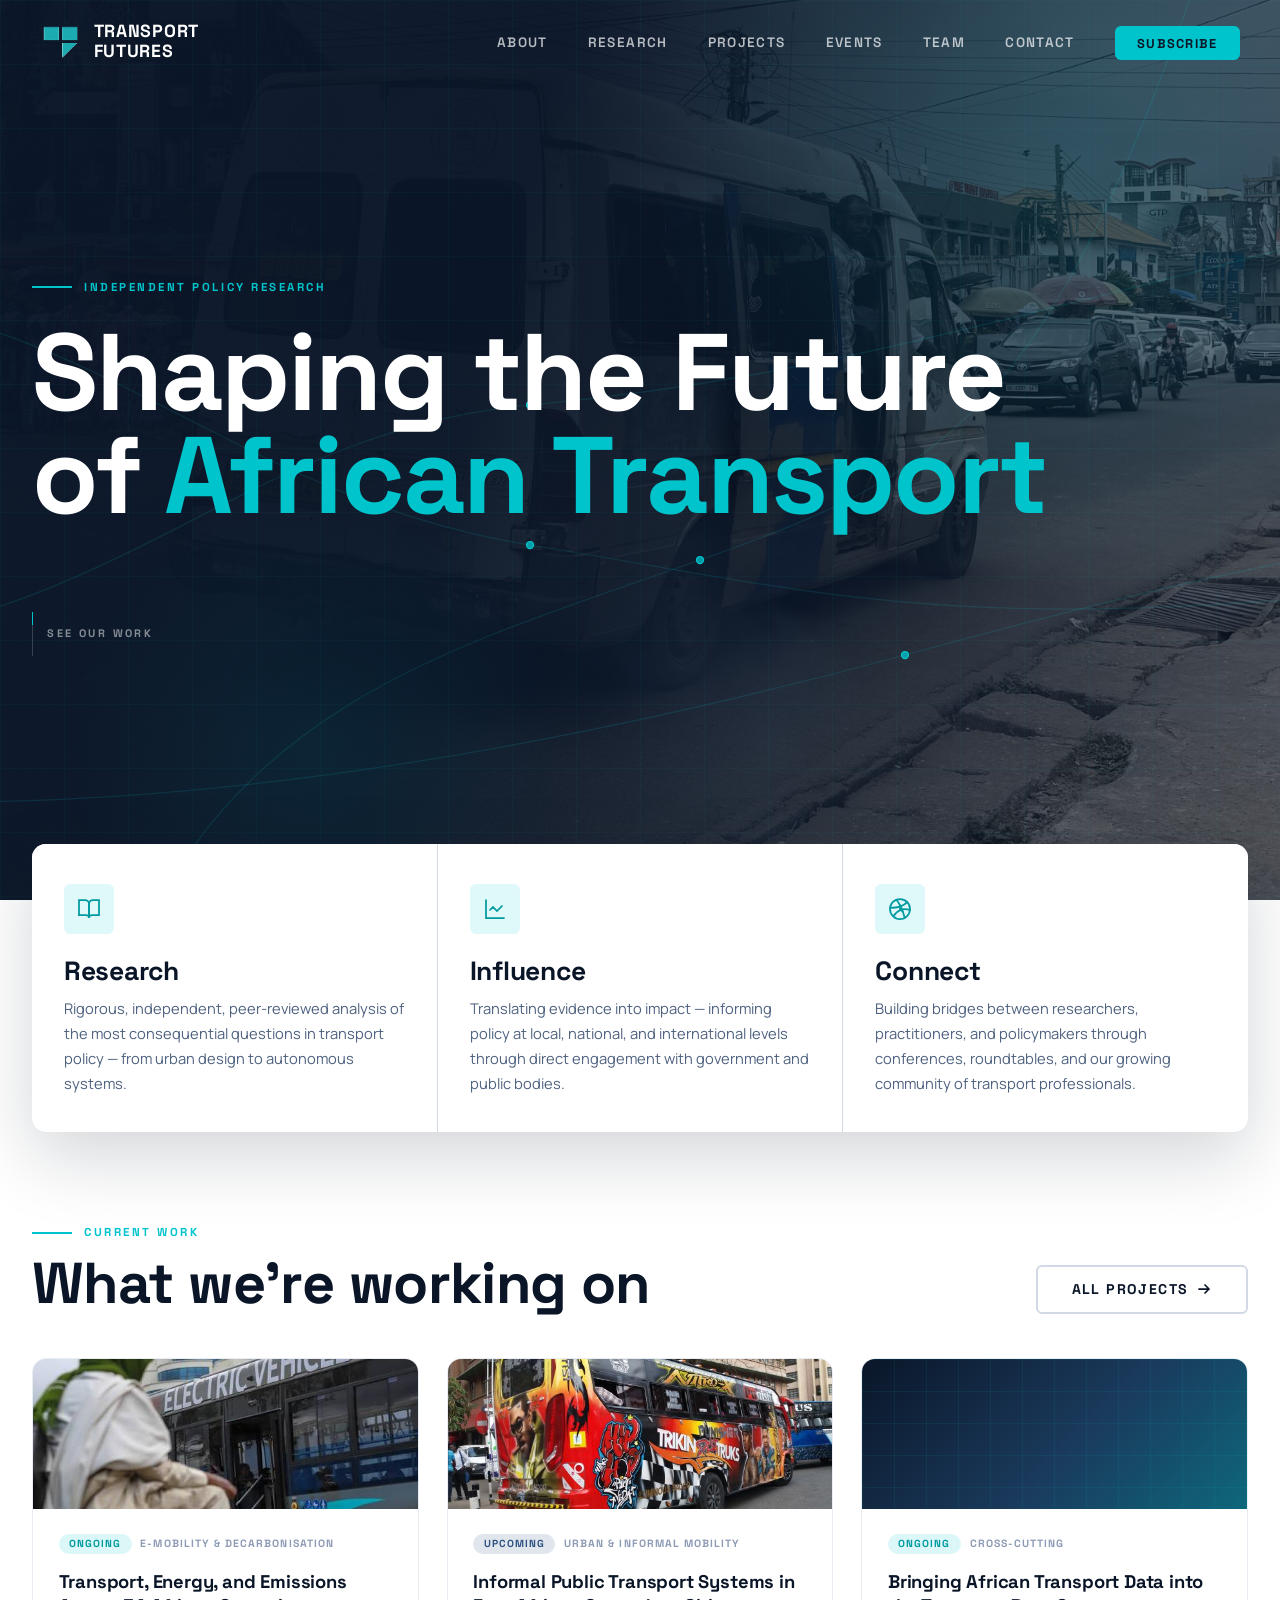
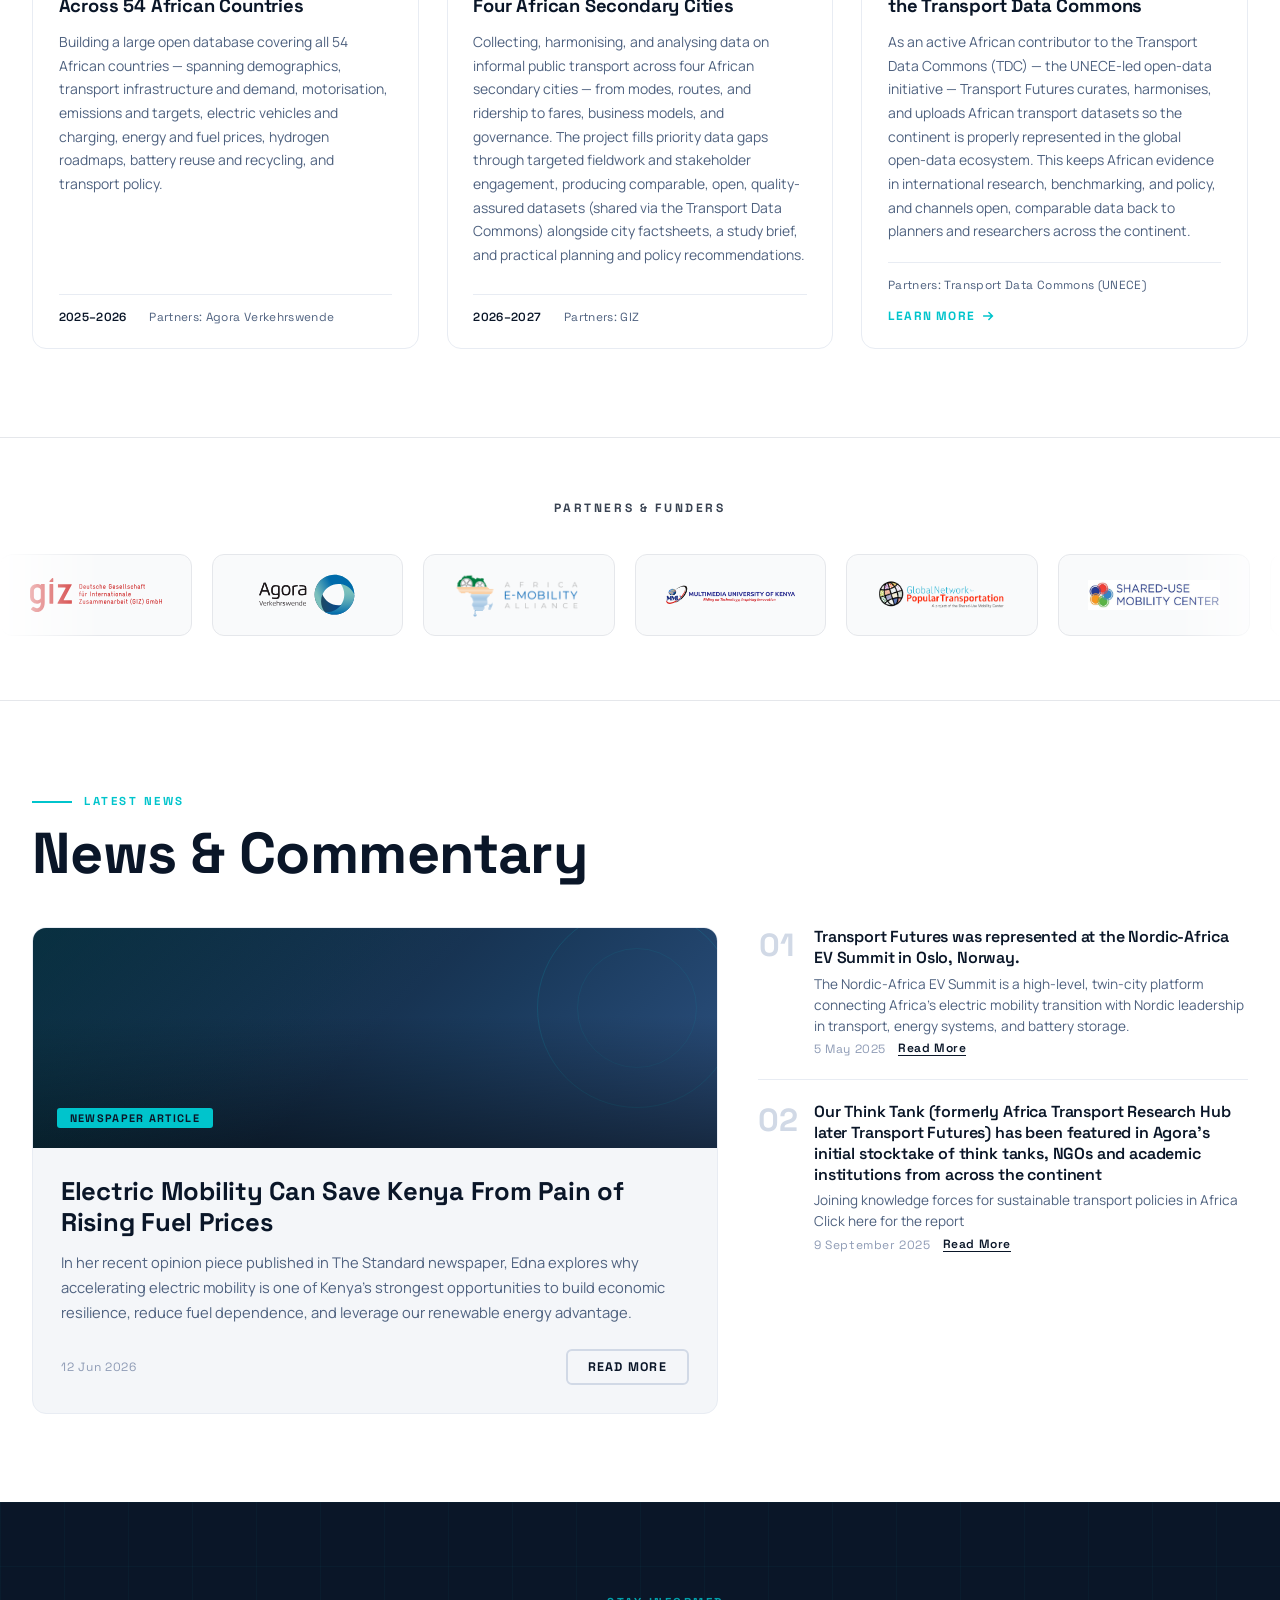
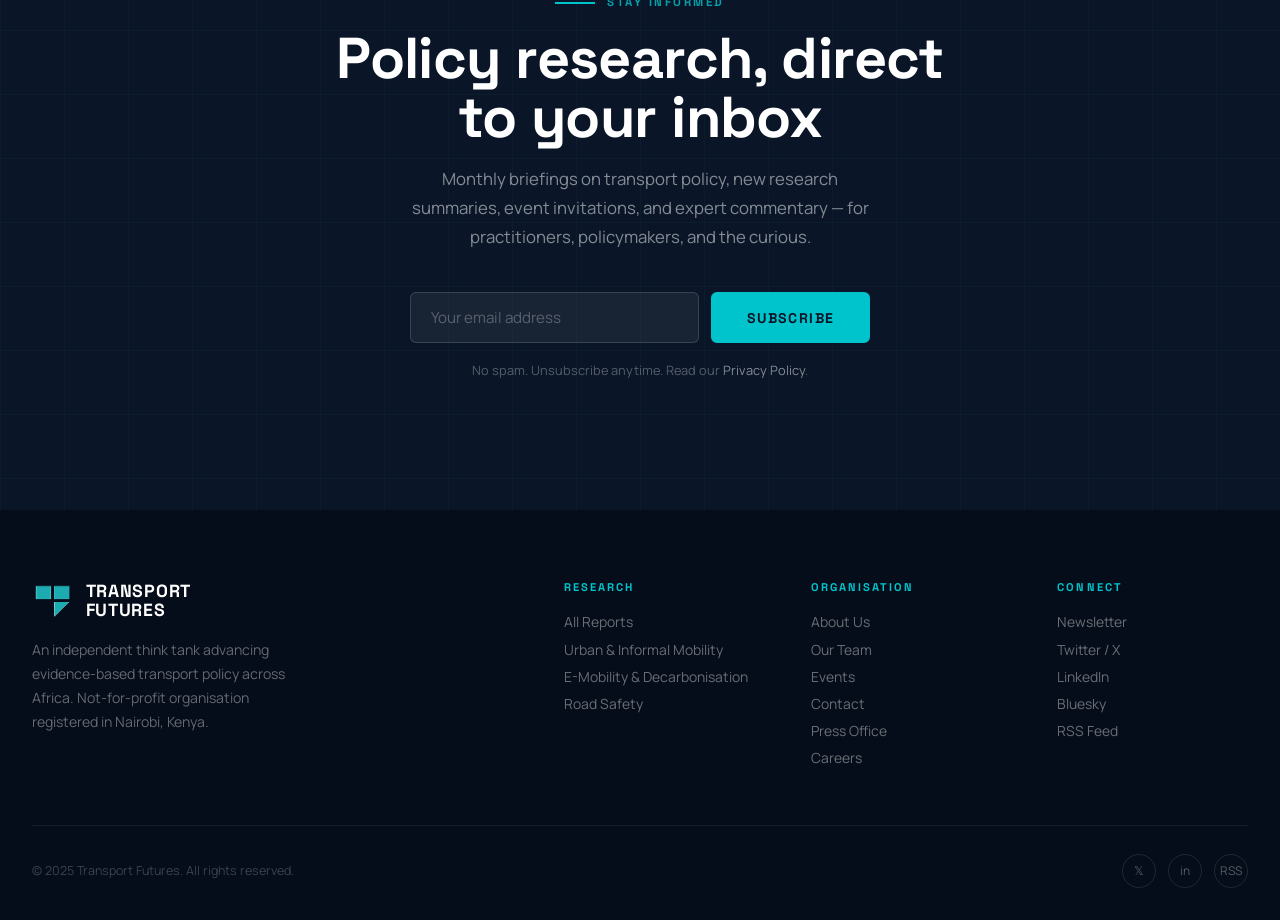
==== commit c78cf8c8: "Bring the landing page to life with a live corridor network The hero had been pared back to two line" ====
--- a/index.html
+++ b/index.html
@@ -50,6 +50,34 @@
   <div class="hero-glow-1"></div>
   <div class="hero-glow-2"></div>
 
+  <!-- Corridor network: the routes we study, drawn as a system in motion.
+       Base lines sit still; a pulse of light travels each corridor, and the
+       junctions where corridors meet breathe. -->
+  <svg class="hero-routes" viewBox="0 0 1440 900" preserveAspectRatio="xMidYMid slice" aria-hidden="true" focusable="false">
+    <g class="hero-routes-base">
+      <path pathLength="1000" d="M-60 640 C 220 600 340 430 610 405 S 1040 330 1520 210"/>
+      <path pathLength="1000" d="M-60 300 C 190 330 330 500 610 545 S 1040 640 1520 585"/>
+      <path pathLength="1000" d="M210 960 C 320 700 540 645 780 560 S 1130 420 1290 -60"/>
+      <path pathLength="1000" d="M-60 800 C 300 815 690 735 985 655 S 1310 575 1520 530"/>
+    </g>
+    <g class="hero-routes-flow">
+      <path class="route-pulse" style="animation-delay:-0s"   pathLength="1000" d="M-60 640 C 220 600 340 430 610 405 S 1040 330 1520 210"/>
+      <path class="route-pulse" style="animation-delay:-3.5s" pathLength="1000" d="M-60 300 C 190 330 330 500 610 545 S 1040 640 1520 585"/>
+      <path class="route-pulse" style="animation-delay:-7s"   pathLength="1000" d="M210 960 C 320 700 540 645 780 560 S 1130 420 1290 -60"/>
+      <path class="route-pulse" style="animation-delay:-9.5s" pathLength="1000" d="M-60 800 C 300 815 690 735 985 655 S 1310 575 1520 530"/>
+    </g>
+    <g class="hero-nodes">
+      <circle class="node" cx="610" cy="405" r="3.5"/>
+      <circle class="node-ring" cx="610" cy="405" r="3.5" style="animation-delay:-0s"/>
+      <circle class="node" cx="610" cy="545" r="3.5"/>
+      <circle class="node-ring" cx="610" cy="545" r="3.5" style="animation-delay:-1.2s"/>
+      <circle class="node" cx="780" cy="560" r="3.5"/>
+      <circle class="node-ring" cx="780" cy="560" r="3.5" style="animation-delay:-2.4s"/>
+      <circle class="node" cx="985" cy="655" r="3.5"/>
+      <circle class="node-ring" cx="985" cy="655" r="3.5" style="animation-delay:-3.1s"/>
+    </g>
+  </svg>
+
   <div class="hero-inner">
     <div class="hero-wrap">
 
@@ -60,13 +88,17 @@
           Shaping the Future<br>
           of <span class="accent">African Transport</span>
         </h1>
+        <a class="hero-scroll" href="#explore">
+          <span class="hero-scroll-rail"><span class="hero-scroll-dot"></span></span>
+          See our work
+        </a>
       </div>
     </div>
   </div>
 </section>
 
 <!-- ======= PILLARS ======= -->
-<section class="pillars-section">
+<section class="pillars-section" id="explore">
   <div class="pillars-inner">
     <div class="pillars-grid">
 
@@ -117,6 +149,23 @@
   </div>
 
   <div class="research-grid-3" id="home-research-grid">
+    <!-- Loaded by cms-render.js -->
+  </div>
+</section>
+
+<!-- ======= CURRENT WORK ======= -->
+<section class="section home-projects">
+  <div class="section-header reveal">
+    <div>
+      <div class="label">Current Work</div>
+      <h2>What we're working on</h2>
+    </div>
+    <a href="projects.html" class="btn btn-ghost">All projects
+      <svg width="16" height="16" viewBox="0 0 16 16" fill="none"><path d="M3 8h10M9 4l4 4-4 4" stroke="currentColor" stroke-width="1.75" stroke-linecap="round" stroke-linejoin="round"/></svg>
+    </a>
+  </div>
+
+  <div class="projects-grid projects-grid--3 reveal" id="home-projects-grid">
     <!-- Loaded by cms-render.js -->
   </div>
 </section>
--- a/css/styles.css
+++ b/css/styles.css
@@ -293,6 +293,108 @@
   bottom: -100px; left: 5%;
   pointer-events: none;
 }
+/* ----- Corridor network -----
+   Faint routes hold the shape; a pulse of light runs each corridor and the
+   junctions breathe, so the hero reads as a network in use rather than a photo. */
+.hero-routes {
+  position: absolute; inset: 0;
+  width: 100%; height: 100%;
+  pointer-events: none;
+}
+.hero-routes path { fill: none; }
+.hero-routes-base path {
+  stroke: rgba(0, 196, 204, .13);
+  stroke-width: 1.25;
+}
+.route-pulse {
+  stroke: var(--c-teal);
+  stroke-width: 2;
+  stroke-linecap: round;
+  stroke-dasharray: 70 930;
+  filter: drop-shadow(0 0 6px rgba(0, 196, 204, .5));
+  animation: routeFlow 13s linear infinite;
+}
+@keyframes routeFlow {
+  from { stroke-dashoffset: 0; }
+  to   { stroke-dashoffset: -1000; }
+}
+.hero-nodes .node { fill: var(--c-teal); opacity: .75; }
+.hero-nodes .node-ring {
+  fill: none;
+  stroke: var(--c-teal);
+  stroke-width: 1.25;
+  transform-box: fill-box;
+  transform-origin: center;
+  animation: nodePulse 4.2s ease-out infinite;
+}
+@keyframes nodePulse {
+  0%   { transform: scale(1);   opacity: .7; }
+  70%  { transform: scale(3.8); opacity: 0; }
+  100% { transform: scale(3.8); opacity: 0; }
+}
+
+/* ----- Hero entrance: eyebrow, headline, then the cue to keep going ----- */
+@keyframes heroRise { to { opacity: 1; transform: none; } }
+.hero-eyebrow,
+.hero h1,
+.hero-scroll {
+  opacity: 0;
+  transform: translateY(16px);
+  animation: heroRise .85s cubic-bezier(.22, .61, .36, 1) forwards;
+}
+.hero-eyebrow { animation-delay: .1s; }
+.hero h1      { animation-delay: .28s; }
+.hero-scroll  { animation-delay: .7s; }
+
+.hero-scroll {
+  margin-top: 3.5rem;
+  display: inline-flex;
+  align-items: center;
+  gap: .9rem;
+  font-family: var(--font-display);
+  font-size: .68rem;
+  font-weight: 700;
+  letter-spacing: .22em;
+  text-transform: uppercase;
+  color: rgba(255, 255, 255, .5);
+  transition: color .3s ease;
+}
+.hero-scroll:hover { color: var(--c-teal); }
+.hero-scroll:focus-visible { outline: 2px solid var(--c-teal); outline-offset: 4px; }
+.hero-scroll-rail {
+  position: relative;
+  display: block;
+  width: 1px; height: 44px;
+  background: rgba(255, 255, 255, .18);
+  overflow: hidden;
+  flex-shrink: 0;
+}
+.hero-scroll-dot {
+  position: absolute;
+  left: -1px; top: 0;
+  width: 3px; height: 13px;
+  border-radius: 2px;
+  background: var(--c-teal);
+  animation: scrollDot 2.6s cubic-bezier(.6, 0, .4, 1) infinite;
+}
+@keyframes scrollDot {
+  0%   { transform: translateY(-15px); opacity: 0; }
+  25%  { opacity: 1; }
+  75%  { opacity: 1; }
+  100% { transform: translateY(44px);  opacity: 0; }
+}
+
+/* Ambient motion is decorative — hold everything still when asked to. */
+@media (prefers-reduced-motion: reduce) {
+  .route-pulse,
+  .hero-nodes .node-ring,
+  .hero-scroll-dot { animation: none; }
+  .route-pulse { opacity: .45; }
+  .hero-eyebrow,
+  .hero h1,
+  .hero-scroll { opacity: 1; transform: none; animation: none; }
+}
+
 .hero-inner {
   position: relative; z-index: 1;
   width: 100%;
@@ -467,6 +569,12 @@
   grid-template-columns: repeat(2, 1fr);
   gap: 2rem;
 }
+/* Homepage variant — three across, shorter media, as a taster for /projects. */
+.projects-grid--3 { grid-template-columns: repeat(3, 1fr); gap: 1.75rem; }
+.projects-grid--3 .project-media { height: 150px; }
+.projects-grid--3 .project-body { padding: 1.6rem; }
+.projects-grid--3 .project-card h3 { font-size: 1.15rem; }
+.projects-grid--3 .project-card p { font-size: .87rem; }
 .project-card {
   background: var(--c-white);
   border: 1px solid var(--c-grey-100);
@@ -1110,26 +1218,84 @@
   gap: 2.5rem;
 }
 .team-card { transition: var(--t); }
-.team-card:hover .team-avatar { border-color: var(--c-teal); }
+.team-card:hover .team-face--front { border-color: var(--c-teal); }
+
+/* ----- Avatar: flips to reveal the bio on its reverse side ----- */
 .team-avatar {
   width: 100%; aspect-ratio: 1;
+  margin-bottom: 1.25rem;
+  position: relative;
+  perspective: 1000px;
+}
+.team-avatar-inner {
+  position: absolute; inset: 0;
+  transform-style: preserve-3d;
+  transition: transform .6s cubic-bezier(.4, 0, .2, 1);
+}
+.team-avatar--flip { cursor: pointer; }
+.team-avatar--flip:hover .team-avatar-inner,
+.team-avatar--flip:focus-visible .team-avatar-inner,
+.team-avatar--flip.flipped .team-avatar-inner { transform: rotateY(180deg); }
+.team-avatar--flip:focus-visible { outline: 2px solid var(--c-teal); outline-offset: 3px; }
+
+.team-face {
+  position: absolute; inset: 0;
+  -webkit-backface-visibility: hidden;
+  backface-visibility: hidden;
   border-radius: var(--r-lg);
   border: 2px solid var(--c-grey-100);
-  display: flex; align-items: center; justify-content: center;
+  overflow: hidden;
+  display: flex;
+  align-items: center; justify-content: center;
+  transition: border-color .3s ease;
+}
+.team-face--front {
+  background: var(--av-bg, linear-gradient(135deg, var(--c-navy-600) 0%, var(--c-navy) 100%));
   font-family: var(--font-display);
   font-size: 2.75rem; font-weight: 800;
   color: var(--c-white);
-  margin-bottom: 1.25rem;
-  transition: border-color .3s ease;
-  position: relative;
-  overflow: hidden;
-}
-.team-avatar::before {
-  content: '';
-  position: absolute; inset: 0;
-  background: var(--av-bg, linear-gradient(135deg, var(--c-navy-600) 0%, var(--c-navy) 100%));
-}
-.team-avatar span { position: relative; z-index: 1; }
+}
+.team-face--front img { width: 100%; height: 100%; object-fit: cover; display: block; }
+.team-face--back {
+  transform: rotateY(180deg);
+  background: linear-gradient(155deg, var(--c-navy-700) 0%, var(--c-navy) 100%);
+  border-color: rgba(0, 196, 204, .45);
+  flex-direction: column;
+  align-items: stretch;
+  justify-content: flex-start;
+  padding: 1.15rem 1.25rem;
+}
+/* No bio (e.g. advisors) — just centre the links. */
+.team-face--back-solo { align-items: center; justify-content: center; }
+.team-bio-text {
+  flex: 1;
+  min-height: 0;
+  overflow-y: auto;
+  overscroll-behavior: contain;
+}
+.team-face--back p {
+  font-size: .76rem;
+  line-height: 1.6;
+  color: rgba(255, 255, 255, .82);
+  text-align: left;
+}
+.team-bio-text::-webkit-scrollbar { width: 4px; }
+.team-bio-text::-webkit-scrollbar-thumb { background: rgba(0, 196, 204, .4); border-radius: 4px; }
+/* Links pinned below the bio so they stay reachable however long it runs. */
+.team-face--back .team-socials {
+  flex-shrink: 0;
+  margin-top: .65rem;
+  padding-top: .65rem;
+  border-top: 1px solid rgba(255, 255, 255, .14);
+}
+.team-face--back-solo .team-socials { margin-top: 0; padding-top: 0; border-top: none; }
+.team-face--back .team-socials a { color: rgba(255, 255, 255, .7); }
+.team-face--back .team-socials a:hover { color: var(--c-teal); }
+
+/* Flipping is decorative motion — respect a reduced-motion preference. */
+@media (prefers-reduced-motion: reduce) {
+  .team-avatar-inner { transition: none; }
+}
 .team-card h4 { font-size: 1.15rem; margin-bottom: .2rem; }
 .team-role {
   font-size: .78rem;
@@ -1141,78 +1307,24 @@
   margin-bottom: .65rem;
 }
 .team-card p { font-size: .87rem; color: var(--c-grey-600); line-height: 1.6; }
-.team-actions { margin-top: 1rem; display: flex; align-items: center; gap: .9rem; flex-wrap: wrap; }
-.team-actions .bio-toggle { margin-top: 0; }
 .team-socials { display: flex; align-items: center; gap: .65rem; }
 .team-socials a { color: var(--c-grey-400); transition: color .25s ease; display: inline-flex; align-items: center; }
 .team-socials a:hover { color: var(--c-teal); }
 .team-socials a svg { display: block; }
 .team-social-text { font-size: .75rem; }
 
-/* ----- Collapsible team bio ----- */
-.bio-toggle {
-  margin-top: 1rem;
-  display: inline-flex;
-  align-items: center;
-  gap: .55rem;
-  background: transparent;
-  border: 1px solid var(--c-grey-200);
-  border-radius: 100px;
-  padding: .5rem .95rem;
-  cursor: pointer;
-  font-family: var(--font-display);
-  font-size: .7rem;
-  font-weight: 600;
-  letter-spacing: .08em;
-  text-transform: uppercase;
-  color: var(--c-grey-600);
-  transition: border-color .25s ease, color .25s ease, background .25s ease;
-}
-.bio-toggle:hover {
-  border-color: var(--c-teal);
-  color: var(--c-teal);
-  background: rgba(0, 196, 204, .07);
-}
-.bio-toggle:focus-visible { outline: 2px solid var(--c-teal); outline-offset: 2px; }
-.team-card.open .bio-toggle { border-color: var(--c-teal); color: var(--c-teal); }
-
-.bio-toggle-ic { position: relative; width: 16px; height: 16px; flex-shrink: 0; }
-.bio-toggle-ic::before,
-.bio-toggle-ic::after {
-  content: '';
-  position: absolute;
-  top: 50%;
-  left: 50%;
-  background: currentColor;
-  border-radius: 2px;
-  transform: translate(-50%, -50%);
-  transition: transform .3s cubic-bezier(.4, 0, .2, 1);
-}
-.bio-toggle-ic::before { width: 11px; height: 2px; }
-.bio-toggle-ic::after  { width: 2px; height: 11px; }
-.team-card.open .bio-toggle-ic::after { transform: translate(-50%, -50%) rotate(90deg); }
-
-.team-bio-wrap {
-  display: grid;
-  grid-template-rows: 0fr;
-  transition: grid-template-rows .4s cubic-bezier(.4, 0, .2, 1);
-}
-.team-card.open .team-bio-wrap { grid-template-rows: 1fr; }
-.team-bio-inner { overflow: hidden; }
-.team-bio-inner p { margin: .9rem 0 0; }
-
 /* ----- Board of Advisors (compact variant of the team grid) ----- */
 /* Circular avatars distinguish advisors from core staff at a glance. */
 .team-grid--advisors .team-avatar {
-  border-radius: 50%;
   width: 116px; height: 116px;
   aspect-ratio: auto;
   margin-left: auto; margin-right: auto;
-  font-size: 2rem;
-}
+}
+.team-grid--advisors .team-face { border-radius: 50%; font-size: 2rem; }
+.team-grid--advisors .team-face--back { padding: .9rem; }
+.team-grid--advisors .team-face--back p { font-size: .62rem; line-height: 1.45; }
 .team-grid--advisors .team-card { text-align: center; }
-.team-grid--advisors .bio-toggle { margin-left: auto; margin-right: auto; }
-.team-grid--advisors .team-actions { justify-content: center; }
+.team-grid--advisors .team-socials { justify-content: center; }
 
 /* ========== CONTACT PAGE ========== */
 .contact-layout {
@@ -1519,6 +1631,7 @@
   .featured-report { grid-template-columns: 1fr; }
   .featured-report-cta { display: none; }
   .team-grid   { grid-template-columns: repeat(3,1fr); }
+  .projects-grid--3 { grid-template-columns: repeat(2,1fr); }
 }
 @media (max-width: 900px) {
   .nav-links    { display: none; }
@@ -1532,6 +1645,7 @@
   .pillars-grid  { grid-template-columns: 1fr; }
   .stats-band-inner { grid-template-columns: repeat(2,1fr); }
   .research-grid-3 { grid-template-columns: 1fr; }
+  .projects-grid, .projects-grid--3 { grid-template-columns: 1fr; }
   .team-grid { grid-template-columns: repeat(2,1fr); }
 }
 @media (max-width: 640px) {
